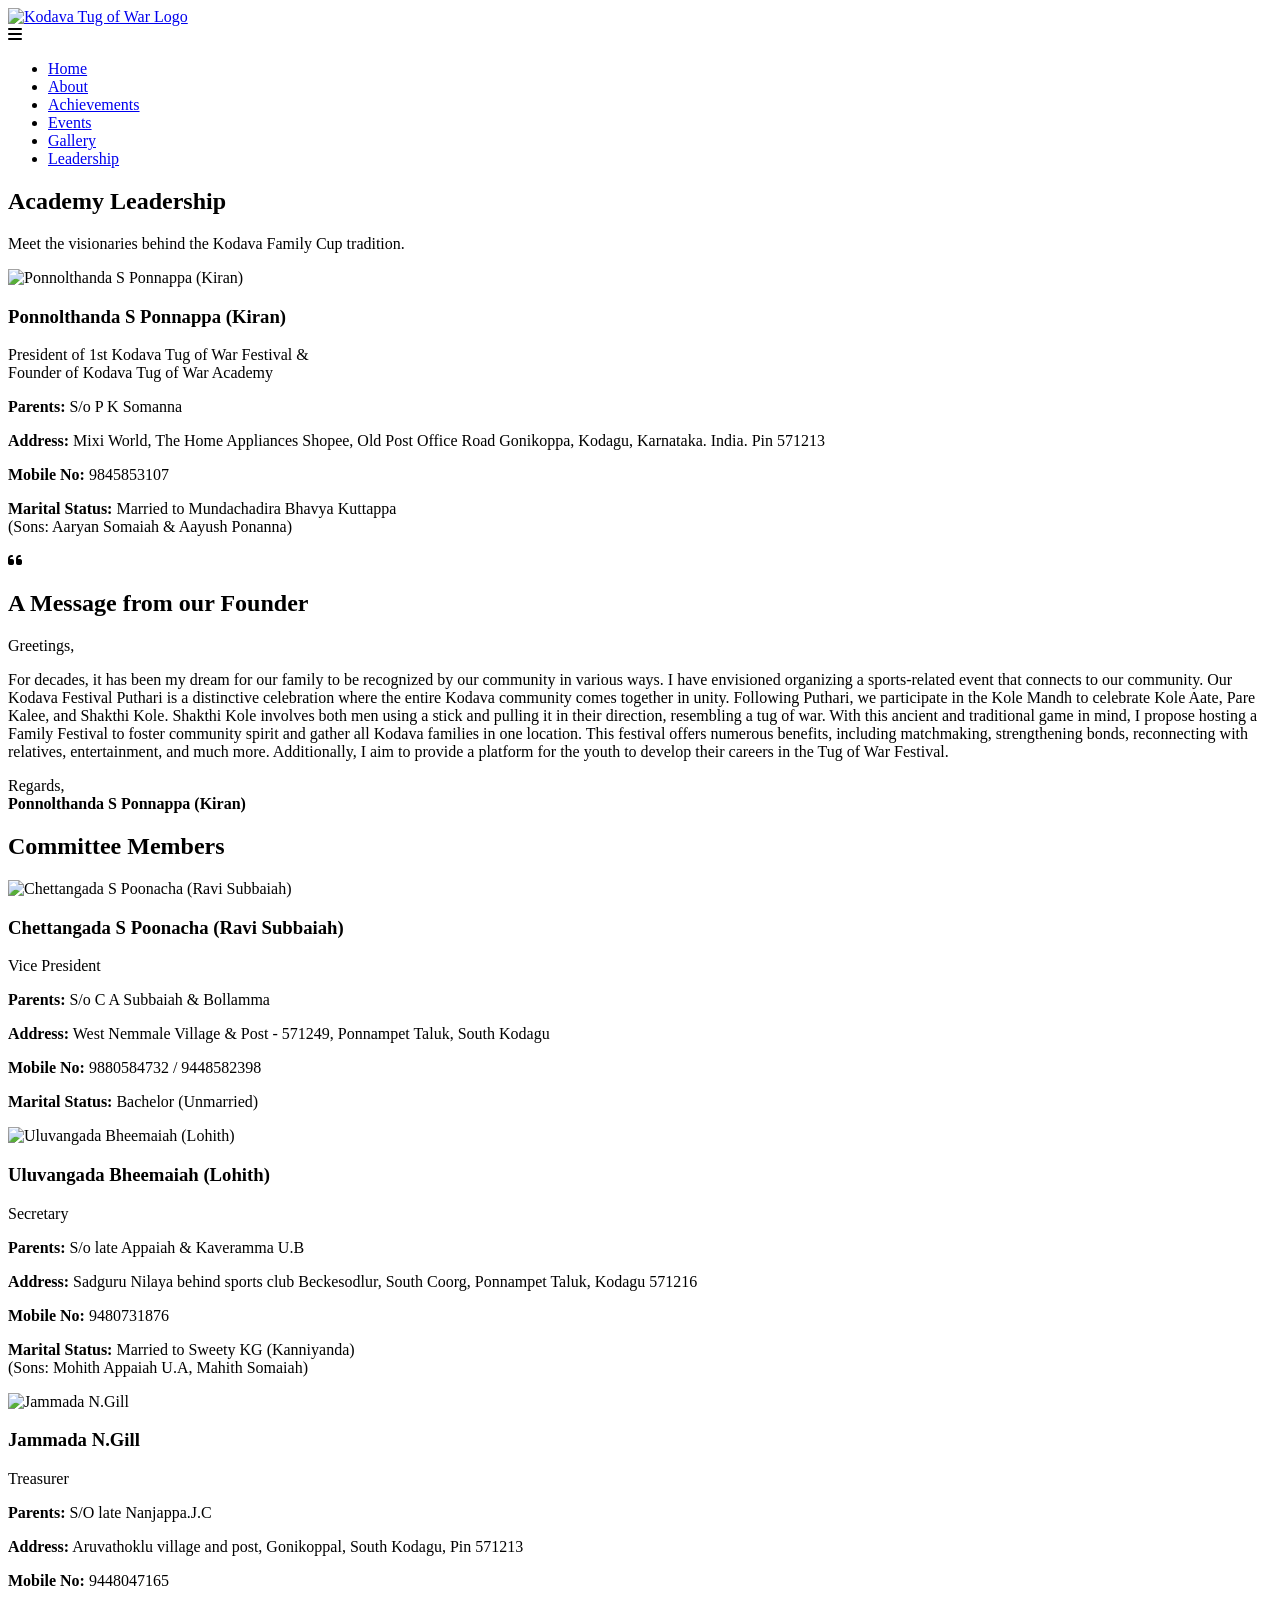
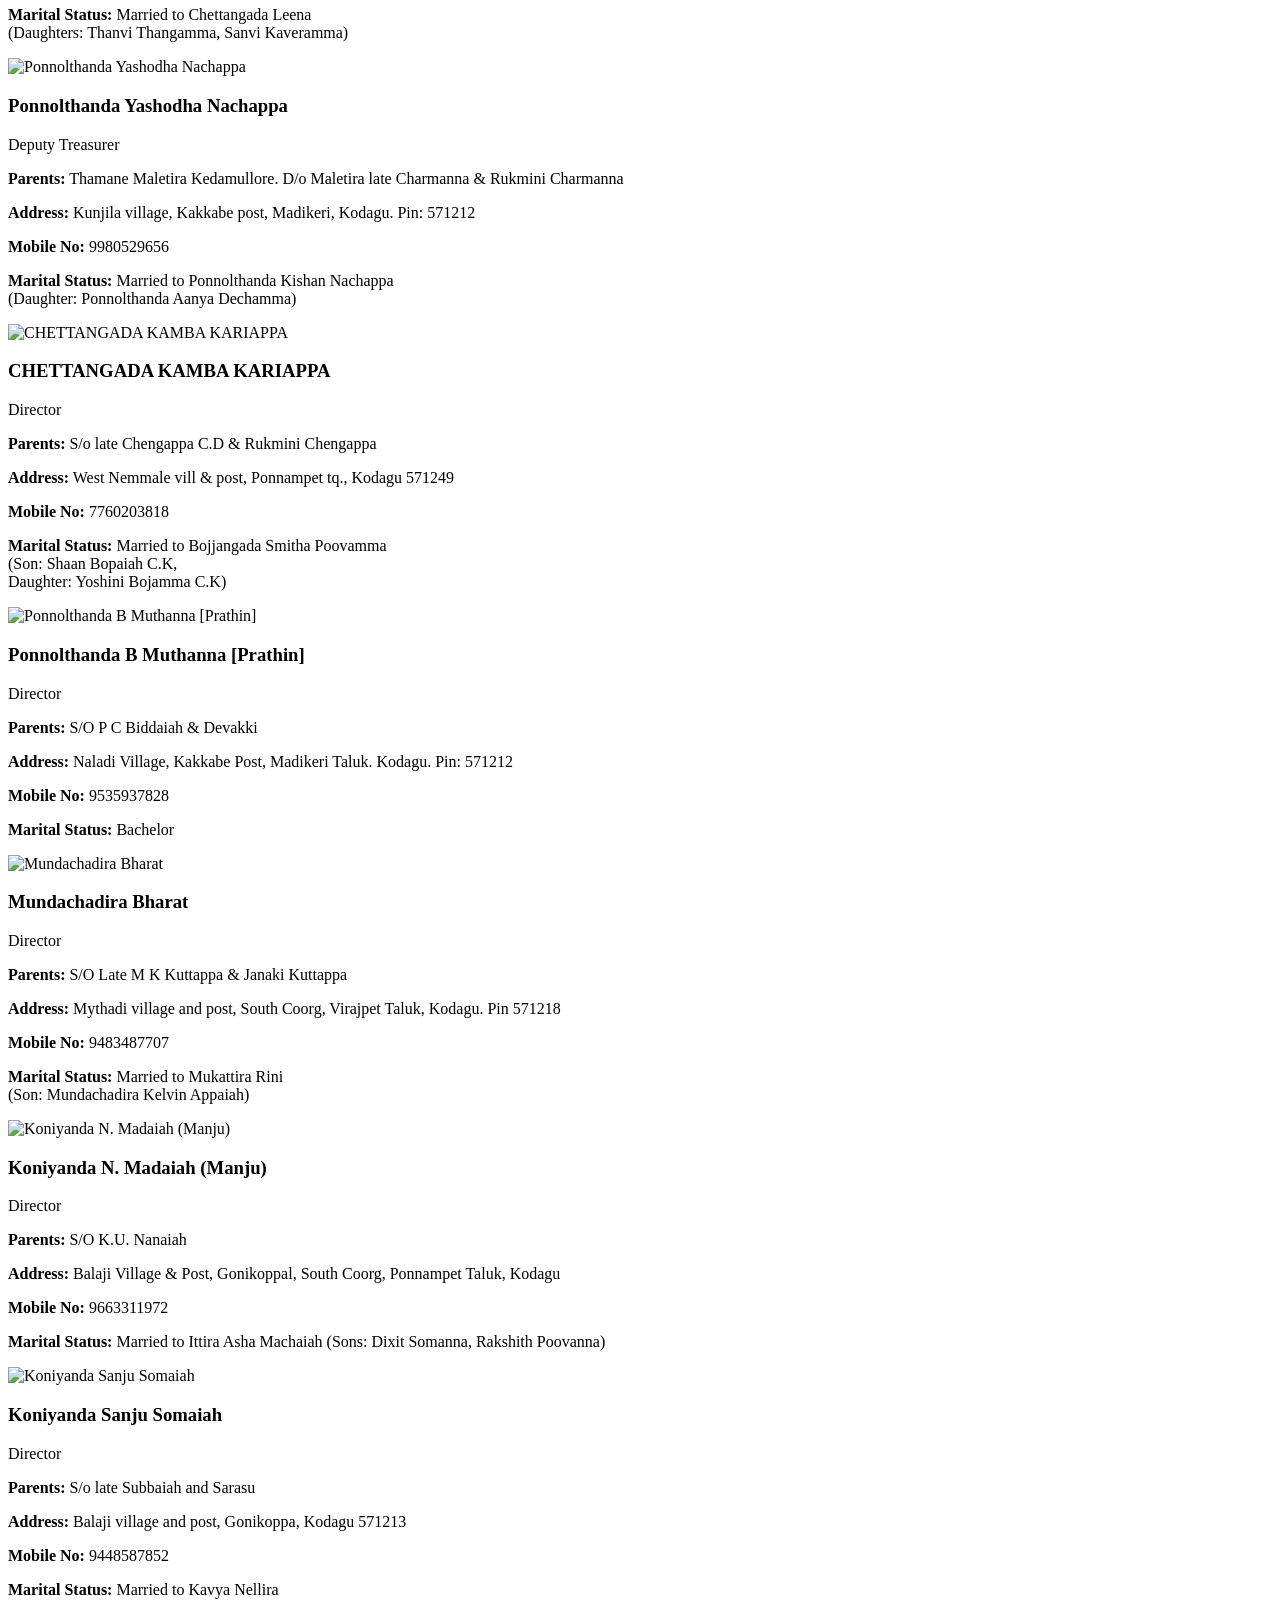
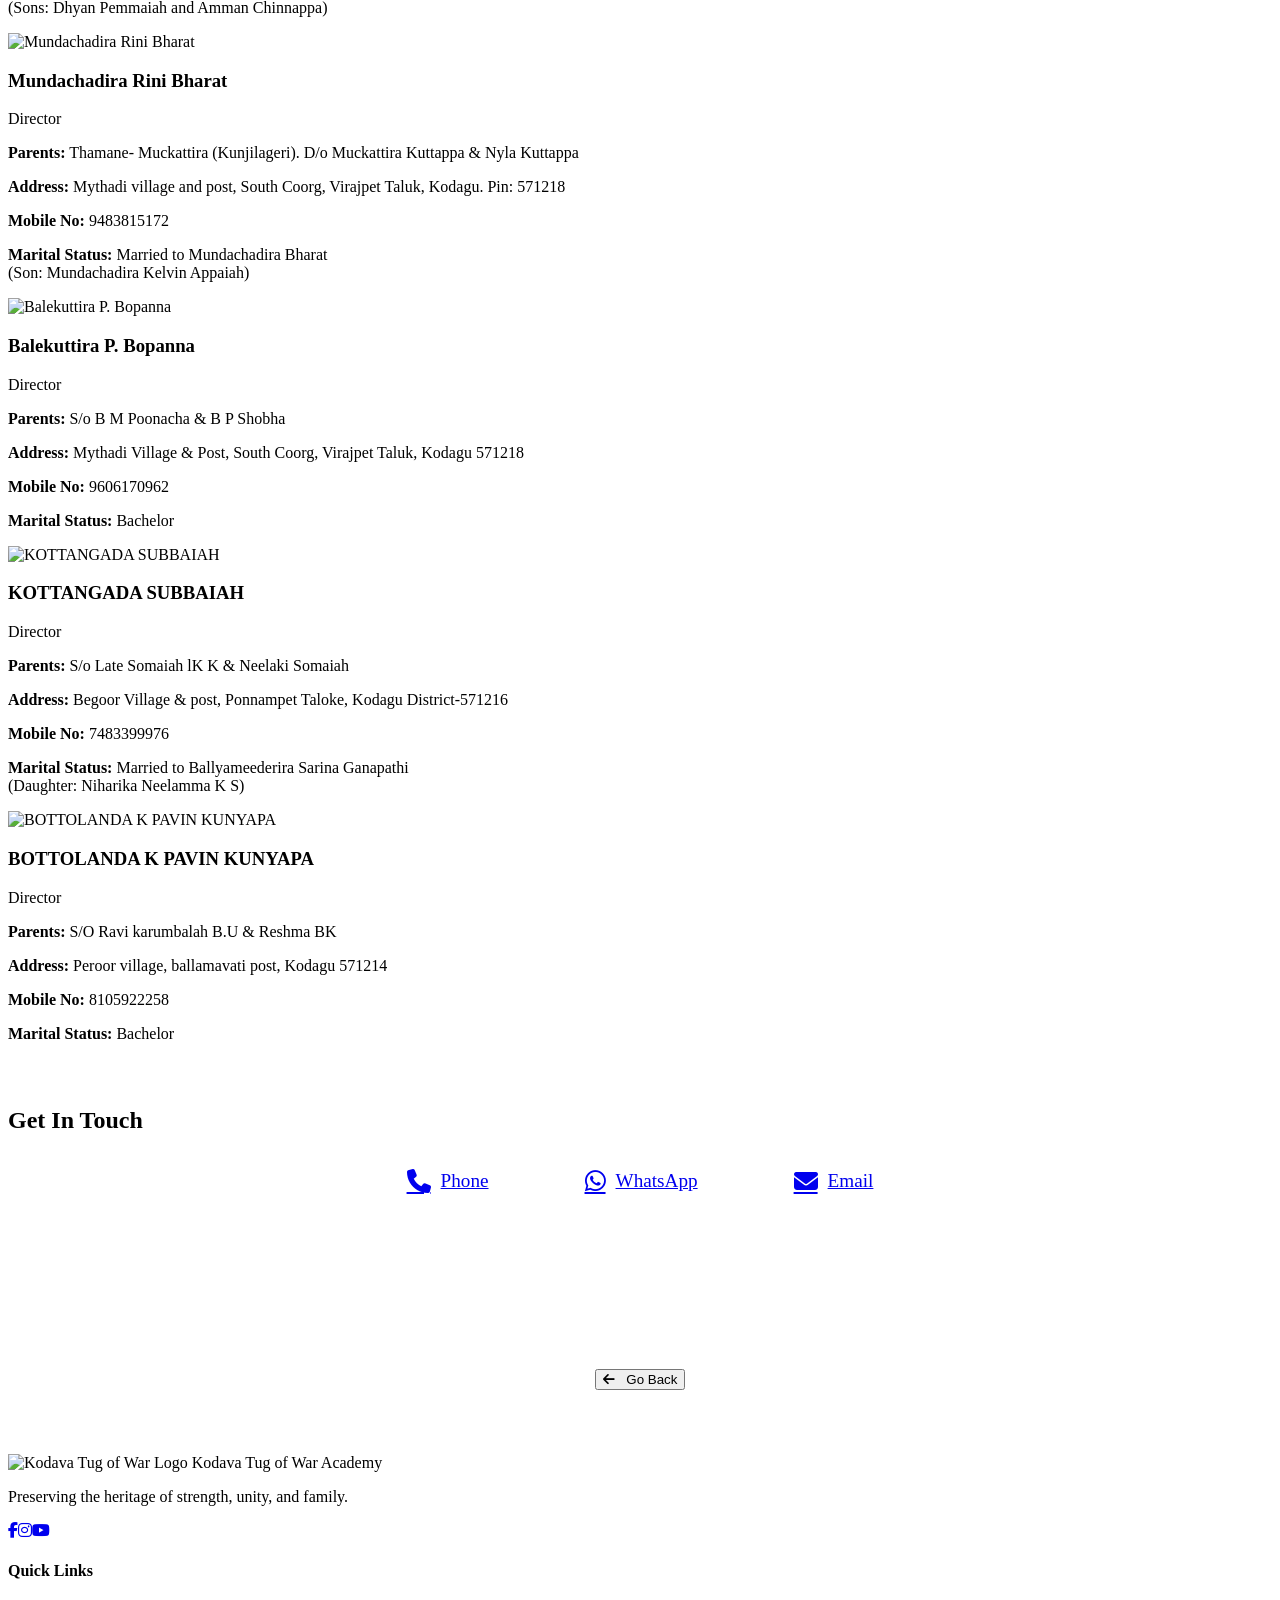
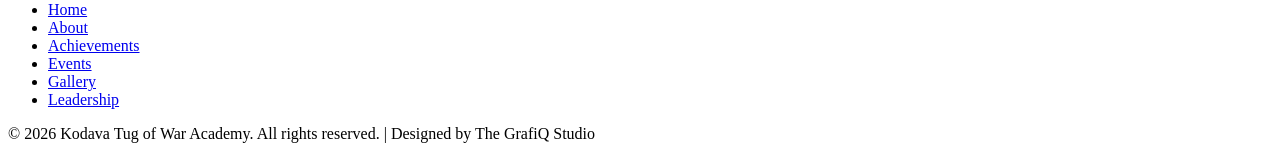
==== leadership.html @ c8435cac "Add files via upload" ====
<!DOCTYPE html>
<html lang="en">

<head>
    <meta charset="UTF-8">
    <meta name="viewport" content="width=device-width, initial-scale=1.0">
    <title>Leadership Board | Kodava Tug of War Academy</title>
    <meta name="description" content="Meet the founders, directors, and passionate leadership driving the Kodava Tug of War Academy and organizing the Kodava Family Cup in Kodagu.">
    <meta name="keywords" content="Kodava Tug of War Academy leadership, Kodagu traditional sports team, Kodava family cup organizers, Ponnolthanda Kiran">
    <meta name="author" content="Kodava Tug of War Academy">
    <meta name="robots" content="index, follow">
    
    <meta property="og:title" content="Leadership Board | Kodava Tug of War Academy">
    <meta property="og:description" content="Meet the founders, directors, and passionate leadership driving the Kodava Tug of War Academy.">
    <meta property="og:image" content="https://tugofwaracademy.github.io/images/logos/logo.png">
    <meta property="og:url" content="https://tugofwaracademy.github.io/leadership.html">
    <meta property="og:type" content="website">
    <link rel="canonical" href="https://tugofwaracademy.github.io/leadership.html">
    <link rel="preconnect" href="https://fonts.googleapis.com">
    <link rel="preconnect" href="https://fonts.gstatic.com" crossorigin>
    <link
        href="https://fonts.googleapis.com/css2?family=Inter:wght@300;400;500;600&family=Oswald:wght@400;500;600;700&display=swap"
        rel="stylesheet">
    <link rel="stylesheet" href="https://cdnjs.cloudflare.com/ajax/libs/font-awesome/6.4.0/css/all.min.css">
    <link rel="stylesheet" href="css/style.css">
</head>

<body>
    <header class="navbar scrolled">
        <div class="nav-container">
            <a href="index.html#home" class="logo"><img src="images/logos/logo.png" alt="Kodava Tug of War Logo"
                    class="nav-logo-img logo-rounded" loading="lazy"></a>
            <div class="mobile-toggle"><i class="fa-solid fa-bars"></i></div>
            <nav>
                <ul class="nav-links">
                    <li><a href="index.html#home">Home</a></li>
                    <li><a href="index.html#about">About</a></li>
                    <li><a href="index.html#achievements">Achievements</a></li>
                    <li><a href="events.html">Events</a></li>
                    <li><a href="gallery.html">Gallery</a></li>
                    <li><a href="leadership.html" class="active">Leadership</a></li>
                </ul>
            </nav>
        </div>
    </header>

    <section class="page-header">
        <div class="container">
            <h1 class="page-title">Academy <span class="text-accent">Leadership</span></h1>
            <p class="page-desc">Meet the visionaries behind the Kodava Family Cup tradition.</p>
        </div>
    </section>

    <!-- ==========================================
         FOUNDER MESSAGE
         ========================================== -->
    <section class="founder-message pt-4-pb-1">
        <div class="container">
            <div class="founder-card">
                <div class="founder-left">
                    <img src="images/members/founder.jpeg" alt="Ponnolthanda S Ponnappa (Kiran)" class="founder-img">
                    <h3 class="founder-name">Ponnolthanda S Ponnappa (Kiran)</h3>
                    <p class="founder-title">
                        President of 1st Kodava Tug of War Festival &<br>Founder of Kodava Tug of War Academy
                    </p>
                    <div class="leader-details">
                        <p><strong>Parents:</strong> S/o P K Somanna</p>
                        <p><strong>Address:</strong> Mixi World, The Home Appliances Shopee, Old Post Office Road
                            Gonikoppa, Kodagu, Karnataka. India. Pin 571213</p>
                        <p><strong>Mobile No:</strong> 9845853107</p>
                        <p><strong>Marital Status:</strong> Married to Mundachadira Bhavya Kuttappa<br>(Sons: Aaryan
                            Somaiah & Aayush Ponanna)</p>
                    </div>
                </div>
                <div class="founder-right">
                    <i class="fa-solid fa-quote-left founder-quote-icon"></i>
                    <h2 class="founder-h2">A Message
                        from our <span class="text-accent">Founder</span></h2>
                    <p class="about-p mb-2">Greetings,</p>
                    <p class="about-p mb-2">For decades, it has been my
                        dream for our family to be recognized by our community in various ways. I have envisioned
                        organizing a sports-related event that connects to our community. Our Kodava Festival Puthari is
                        a distinctive celebration where the entire Kodava community comes together in unity. Following
                        Puthari, we participate in the Kole Mandh to celebrate Kole Aate, Pare Kalee, and Shakthi Kole.
                        Shakthi Kole involves both men using a stick and pulling it in their direction, resembling a tug
                        of war. With this ancient and traditional game in mind, I propose hosting a Family Festival to
                        foster community spirit and gather all Kodava families in one location. This festival offers
                        numerous benefits, including matchmaking, strengthening bonds, reconnecting with relatives,
                        entertainment, and much more. Additionally, I aim to provide a platform for the youth to develop
                        their careers in the Tug of War Festival.</p>
                    <p class="about-p mb-0">Regards,<br><strong
                            class="text-gold">Ponnolthanda S Ponnappa (Kiran)</strong></p>
                </div>
            </div>
        </div>
    </section>

    <section class="pt-4">
        <div class="container">
            <h2 class="section-title mb-3">Committee <span class="text-accent">Members</span>
            </h2>
            <div class="leadership-grid">
                <div class="leader-card">
                    <img src="images/members/member-1-poonacha.jpeg" alt="Chettangada S Poonacha (Ravi Subbaiah)"
                        class="leader-photo" loading="lazy">
                    <h3 class="leader-name">Chettangada S Poonacha (Ravi Subbaiah)</h3>
                    <p class="leader-role">Vice President</p>
                    <div class="leader-details">
                        <p><strong>Parents:</strong> S/o C A Subbaiah & Bollamma</p>
                        <p><strong>Address:</strong> West Nemmale Village & Post - 571249, Ponnampet Taluk, South Kodagu
                        </p>
                        <p><strong>Mobile No:</strong> 9880584732 / 9448582398</p>
                        <p><strong>Marital Status:</strong> Bachelor (Unmarried)</p>
                    </div>
                </div>
                <div class="leader-card">
                    <img src="images/members/member-2-bheemaiah.jpeg" alt="Uluvangada Bheemaiah (Lohith)" class="leader-photo"
                        loading="lazy">
                    <h3 class="leader-name">Uluvangada Bheemaiah (Lohith)</h3>
                    <p class="leader-role">Secretary</p>
                    <div class="leader-details">
                        <p><strong>Parents:</strong> S/o late Appaiah & Kaveramma U.B</p>
                        <p><strong>Address:</strong> Sadguru Nilaya behind sports club Beckesodlur, South Coorg,
                            Ponnampet Taluk, Kodagu 571216</p>
                        <p><strong>Mobile No:</strong> 9480731876</p>
                        <p><strong>Marital Status:</strong> Married to Sweety KG (Kanniyanda)<br>(Sons: Mohith Appaiah
                            U.A, Mahith Somaiah)</p>
                    </div>
                </div>
                <div class="leader-card">
                    <img src="images/members/member-3-gill.jpeg" alt="Jammada N.Gill" class="leader-photo" loading="lazy">
                    <h3 class="leader-name">Jammada N.Gill</h3>
                    <p class="leader-role">Treasurer</p>
                    <div class="leader-details">
                        <p><strong>Parents:</strong> S/O late Nanjappa.J.C</p>
                        <p><strong>Address:</strong> Aruvathoklu village and post, Gonikoppal, South Kodagu, Pin 571213
                        </p>
                        <p><strong>Mobile No:</strong> 9448047165</p>
                        <p><strong>Marital Status:</strong> Married to Chettangada Leena<br>(Daughters: Thanvi
                            Thangamma, Sanvi Kaveramma)</p>
                    </div>
                </div>
                <div class="leader-card">
                    <img src="images/members/member-4-yashodha.jpeg" alt="Ponnolthanda Yashodha Nachappa" class="leader-photo"
                        loading="lazy">
                    <h3 class="leader-name">Ponnolthanda Yashodha Nachappa</h3>
                    <p class="leader-role">Deputy Treasurer</p>
                    <div class="leader-details">
                        <p><strong>Parents:</strong> Thamane Maletira Kedamullore. D/o Maletira late Charmanna & Rukmini
                            Charmanna</p>
                        <p><strong>Address:</strong> Kunjila village, Kakkabe post, Madikeri, Kodagu. Pin: 571212</p>
                        <p><strong>Mobile No:</strong> 9980529656</p>
                        <p><strong>Marital Status:</strong> Married to Ponnolthanda Kishan Nachappa<br>(Daughter:
                            Ponnolthanda Aanya Dechamma)</p>
                    </div>
                </div>
                <div class="leader-card">
                    <img src="images/members/member-5-kariappa.jpeg" alt="CHETTANGADA KAMBA KARIAPPA" class="leader-photo"
                        loading="lazy">
                    <h3 class="leader-name">CHETTANGADA KAMBA KARIAPPA</h3>
                    <p class="leader-role">Director</p>
                    <div class="leader-details">
                        <p><strong>Parents:</strong> S/o late Chengappa C.D & Rukmini Chengappa</p>
                        <p><strong>Address:</strong> West Nemmale vill & post, Ponnampet tq., Kodagu 571249</p>
                        <p><strong>Mobile No:</strong> 7760203818</p>
                        <p><strong>Marital Status:</strong> Married to Bojjangada Smitha Poovamma<br>(Son: Shaan Bopaiah
                            C.K, <br> Daughter: Yoshini Bojamma C.K)</p>
                    </div>
                </div>
                <div class="leader-card">
                    <img src="images/members/member-6-muthanna.jpeg" alt="Ponnolthanda B Muthanna [Prathin]"
                        class="leader-photo" loading="lazy">
                    <h3 class="leader-name">Ponnolthanda B Muthanna [Prathin]</h3>
                    <p class="leader-role">Director</p>
                    <div class="leader-details">
                        <p><strong>Parents:</strong> S/O P C Biddaiah & Devakki</p>
                        <p><strong>Address:</strong> Naladi Village, Kakkabe Post, Madikeri Taluk. Kodagu. Pin: 571212
                        </p>
                        <p><strong>Mobile No:</strong> 9535937828</p>
                        <p><strong>Marital Status:</strong> Bachelor</p>
                    </div>
                </div>
                <div class="leader-card">
                    <img src="images/members/member-7-bharat.jpeg" alt="Mundachadira Bharat" class="leader-photo"
                        loading="lazy">
                    <h3 class="leader-name">Mundachadira Bharat</h3>
                    <p class="leader-role">Director</p>
                    <div class="leader-details">
                        <p><strong>Parents:</strong> S/O Late M K Kuttappa & Janaki Kuttappa</p>
                        <p><strong>Address:</strong> Mythadi village and post, South Coorg, Virajpet Taluk, Kodagu. Pin
                            571218</p>
                        <p><strong>Mobile No:</strong> 9483487707</p>
                        <p><strong>Marital Status:</strong> Married to Mukattira Rini<br>(Son: Mundachadira Kelvin
                            Appaiah)</p>
                    </div>
                </div>
                <div class="leader-card">
                    <img src="images/members/member-8-manju.jpeg" alt="Koniyanda N. Madaiah (Manju)" class="leader-photo"
                        loading="lazy">
                    <h3 class="leader-name">Koniyanda N. Madaiah (Manju)</h3>
                    <p class="leader-role">Director</p>
                    <div class="leader-details">
                        <p><strong>Parents:</strong> S/O K.U. Nanaiah</p>
                        <p><strong>Address:</strong> Balaji Village & Post, Gonikoppal, South Coorg, Ponnampet Taluk,
                            Kodagu</p>
                        <p><strong>Mobile No:</strong> 9663311972</p>
                        <p><strong>Marital Status:</strong> Married to Ittira Asha Machaiah (Sons: Dixit Somanna,
                            Rakshith Poovanna)</p>
                    </div>
                </div>
                <div class="leader-card">
                    <img src="images/members/member-9-sanju.jpeg" alt="Koniyanda Sanju Somaiah" class="leader-photo"
                        loading="lazy">
                    <h3 class="leader-name">Koniyanda Sanju Somaiah</h3>
                    <p class="leader-role">Director</p>
                    <div class="leader-details">
                        <p><strong>Parents:</strong> S/o late Subbaiah and Sarasu</p>
                        <p><strong>Address:</strong> Balaji village and post, Gonikoppa, Kodagu 571213</p>
                        <p><strong>Mobile No:</strong> 9448587852</p>
                        <p><strong>Marital Status:</strong> Married to Kavya Nellira<br>(Sons: Dhyan Pemmaiah and Amman
                            Chinnappa)</p>
                    </div>
                </div>
                <div class="leader-card">
                    <img src="images/members/member-10-rini.jpeg" alt="Mundachadira Rini Bharat" class="leader-photo"
                        loading="lazy">
                    <h3 class="leader-name">Mundachadira Rini Bharat</h3>
                    <p class="leader-role">Director</p>
                    <div class="leader-details">
                        <p><strong>Parents:</strong> Thamane- Muckattira (Kunjilageri). D/o Muckattira Kuttappa & Nyla
                            Kuttappa</p>
                        <p><strong>Address:</strong> Mythadi village and post, South Coorg, Virajpet Taluk, Kodagu. Pin:
                            571218</p>
                        <p><strong>Mobile No:</strong> 9483815172</p>
                        <p><strong>Marital Status:</strong> Married to Mundachadira Bharat<br>(Son: Mundachadira Kelvin
                            Appaiah)</p>
                    </div>
                </div>
                <div class="leader-card">
                    <img src="images/members/member-11-bopanna.jpeg" alt="Balekuttira P. Bopanna" class="leader-photo"
                        loading="lazy">
                    <h3 class="leader-name">Balekuttira P. Bopanna</h3>
                    <p class="leader-role">Director</p>
                    <div class="leader-details">
                        <p><strong>Parents:</strong> S/o B M Poonacha & B P Shobha</p>
                        <p><strong>Address:</strong> Mythadi Village & Post, South Coorg, Virajpet Taluk, Kodagu
                            571218</p>
                        <p><strong>Mobile No:</strong> 9606170962</p>
                        <p><strong>Marital Status:</strong> Bachelor</p>
                    </div>
                </div>
                <div class="leader-card">
                    <img src="images/members/member-12-subbaiah.jpeg" alt="KOTTANGADA SUBBAIAH" class="leader-photo" loading="lazy">
                    <h3 class="leader-name">KOTTANGADA SUBBAIAH</h3>
                    <p class="leader-role">Director</p>
                    <div class="leader-details">
                        <p><strong>Parents:</strong> S/o Late Somaiah lK K & Neelaki Somaiah</p>
                        <p><strong>Address:</strong> Begoor Village & post, Ponnampet Taloke, Kodagu District-571216</p>
                        <p><strong>Mobile No:</strong> 7483399976</p>
                        <p><strong>Marital Status:</strong> Married to Ballyameederira Sarina Ganapathi<br>(Daughter: Niharika Neelamma K S)</p>
                    </div>
                </div>
                <div class="leader-card">
                    <img src="images/members/member-13-pavin.jpeg" alt="BOTTOLANDA K PAVIN KUNYAPA" class="leader-photo" loading="lazy">
                    <h3 class="leader-name">BOTTOLANDA K PAVIN KUNYAPA</h3>
                    <p class="leader-role">Director</p>
                    <div class="leader-details">
                        <p><strong>Parents:</strong> S/O Ravi karumbalah B.U & Reshma BK</p>
                        <p><strong>Address:</strong> Peroor village, ballamavati post, Kodagu 571214</p>
                        <p><strong>Mobile No:</strong> 8105922258</p>
                        <p><strong>Marital Status:</strong> Bachelor</p>
                    </div>
                </div>


            </div>
        </div>
    </section>

    <section id="contact" class="contact-section"
        style="background-color: var(--bg-card); padding-bottom: 8rem; margin-top: 4rem;">
        <div class="container">
            <h2 class="section-title">Get In <span class="text-accent">Touch</span></h2>
            <div style="display: flex; justify-content: center; max-width: 600px; margin: 0 auto;">
                <div class="contact-info" style="width: 100%;">
                    <div style="display: flex; flex-wrap: wrap; justify-content: center; gap: 2rem;">
                        <a href="tel:+919845853107" class="btn btn-outline"
                            style="display: flex; align-items: center; gap: 10px; font-size: 1.2rem; padding: 1rem 2rem;">
                            <i class="fa-solid fa-phone" style="font-size: 1.5rem; color: var(--accent-red);"></i> Phone
                        </a>
                        <a href="https://wa.me/919845853107" class="btn btn-outline"
                            style="display: flex; align-items: center; gap: 10px; font-size: 1.2rem; padding: 1rem 2rem;">
                            <i class="fa-brands fa-whatsapp" style="font-size: 1.5rem; color: var(--accent-red);"></i>
                            WhatsApp
                        </a>
                        <a href="mailto:kodavatugofwaracademy@gmail.com" class="btn btn-outline"
                            style="display: flex; align-items: center; gap: 10px; font-size: 1.2rem; padding: 1rem 2rem;">
                            <i class="fa-solid fa-envelope" style="font-size: 1.5rem; color: var(--accent-red);"></i>
                            Email
                        </a>
                    </div>
                </div>
            </div>
        </div>
    </section>

    <div style="text-align: center; margin: 2rem 0 4rem;">
        <button onclick="history.back()" class="btn btn-outline"><i class="fa-solid fa-arrow-left"
                style="margin-right: 8px;"></i> Go Back</button>
    </div>
    <footer>
        <div class="container footer-content">
            <div class="footer-top">
                <div class="footer-brand">
                    <div class="footer-logo flex-center align-center gap-15px"><img
                            src="images/logos/logo.png" alt="Kodava Tug of War Logo" class="footer-logo-img logo-rounded"
                            loading="lazy"> <span class="fs-18">Kodava Tug of War Academy</span></div>
                    <p>Preserving the heritage of strength, unity, and family.</p>
                    <div class="footer-socials"><a href="#"><i class="fa-brands fa-facebook-f"></i></a><a
                            href="https://www.instagram.com/kodava_tug_of_war_academy/"><i
                                class="fa-brands fa-instagram"></i></a><a href="#"><i
                                class="fa-brands fa-youtube"></i></a></div>
                </div>
                <div class="footer-nav">
                    <h4>Quick Links</h4>
                    <ul>
                        <li><a href="index.html#home">Home</a></li>
                        <li><a href="index.html#about">About</a></li>
                        <li><a href="index.html#achievements">Achievements</a></li>
                        <li><a href="events.html">Events</a></li>
                        <li><a href="gallery.html">Gallery</a></li>
                        <li><a href="leadership.html">Leadership</a></li>
                    </ul>
                </div>
            </div>
        </div>
        <div class="footer-bottom">
            <p>&copy; 2026 Kodava Tug of War Academy. All rights reserved. | Designed by <span class="text-accent fw-600">The GrafiQ Studio</span></p>
        </div>
    </footer>
    <script src="js/script.js"></script>
</body>

</html>
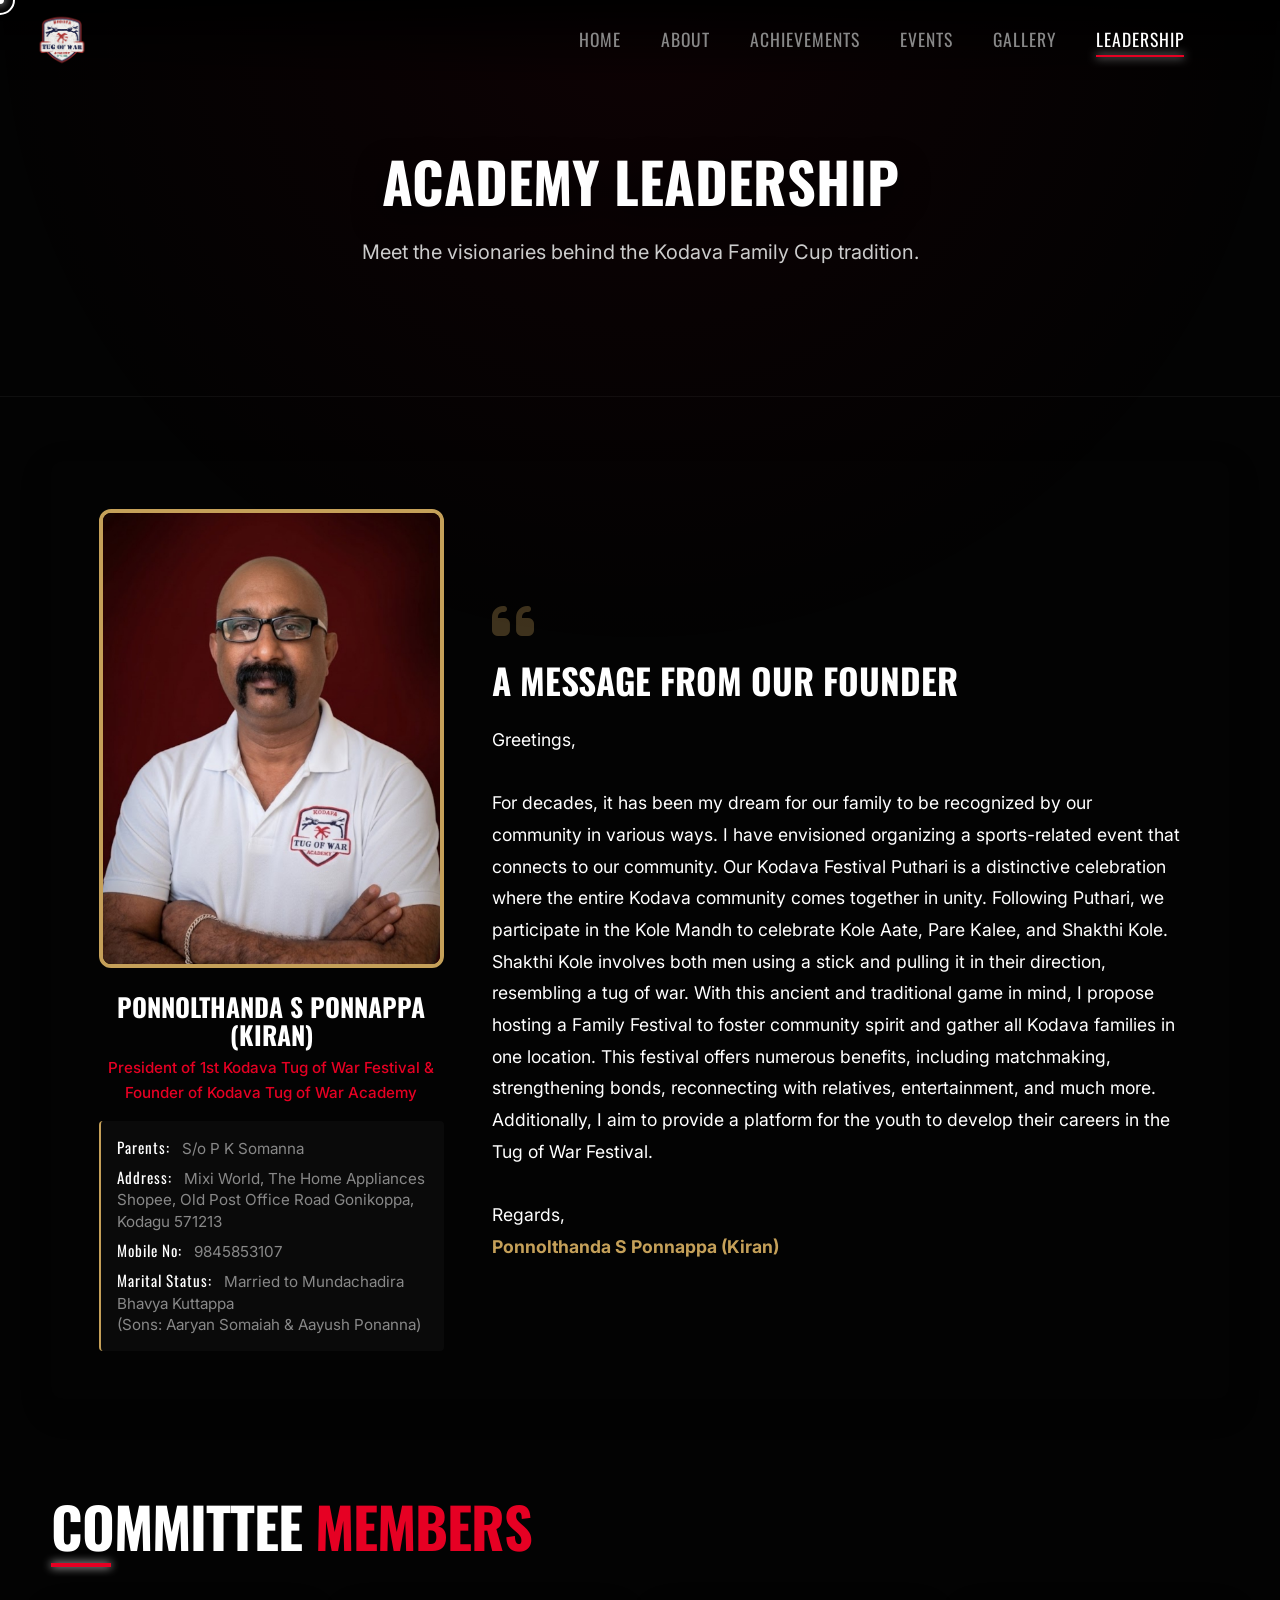
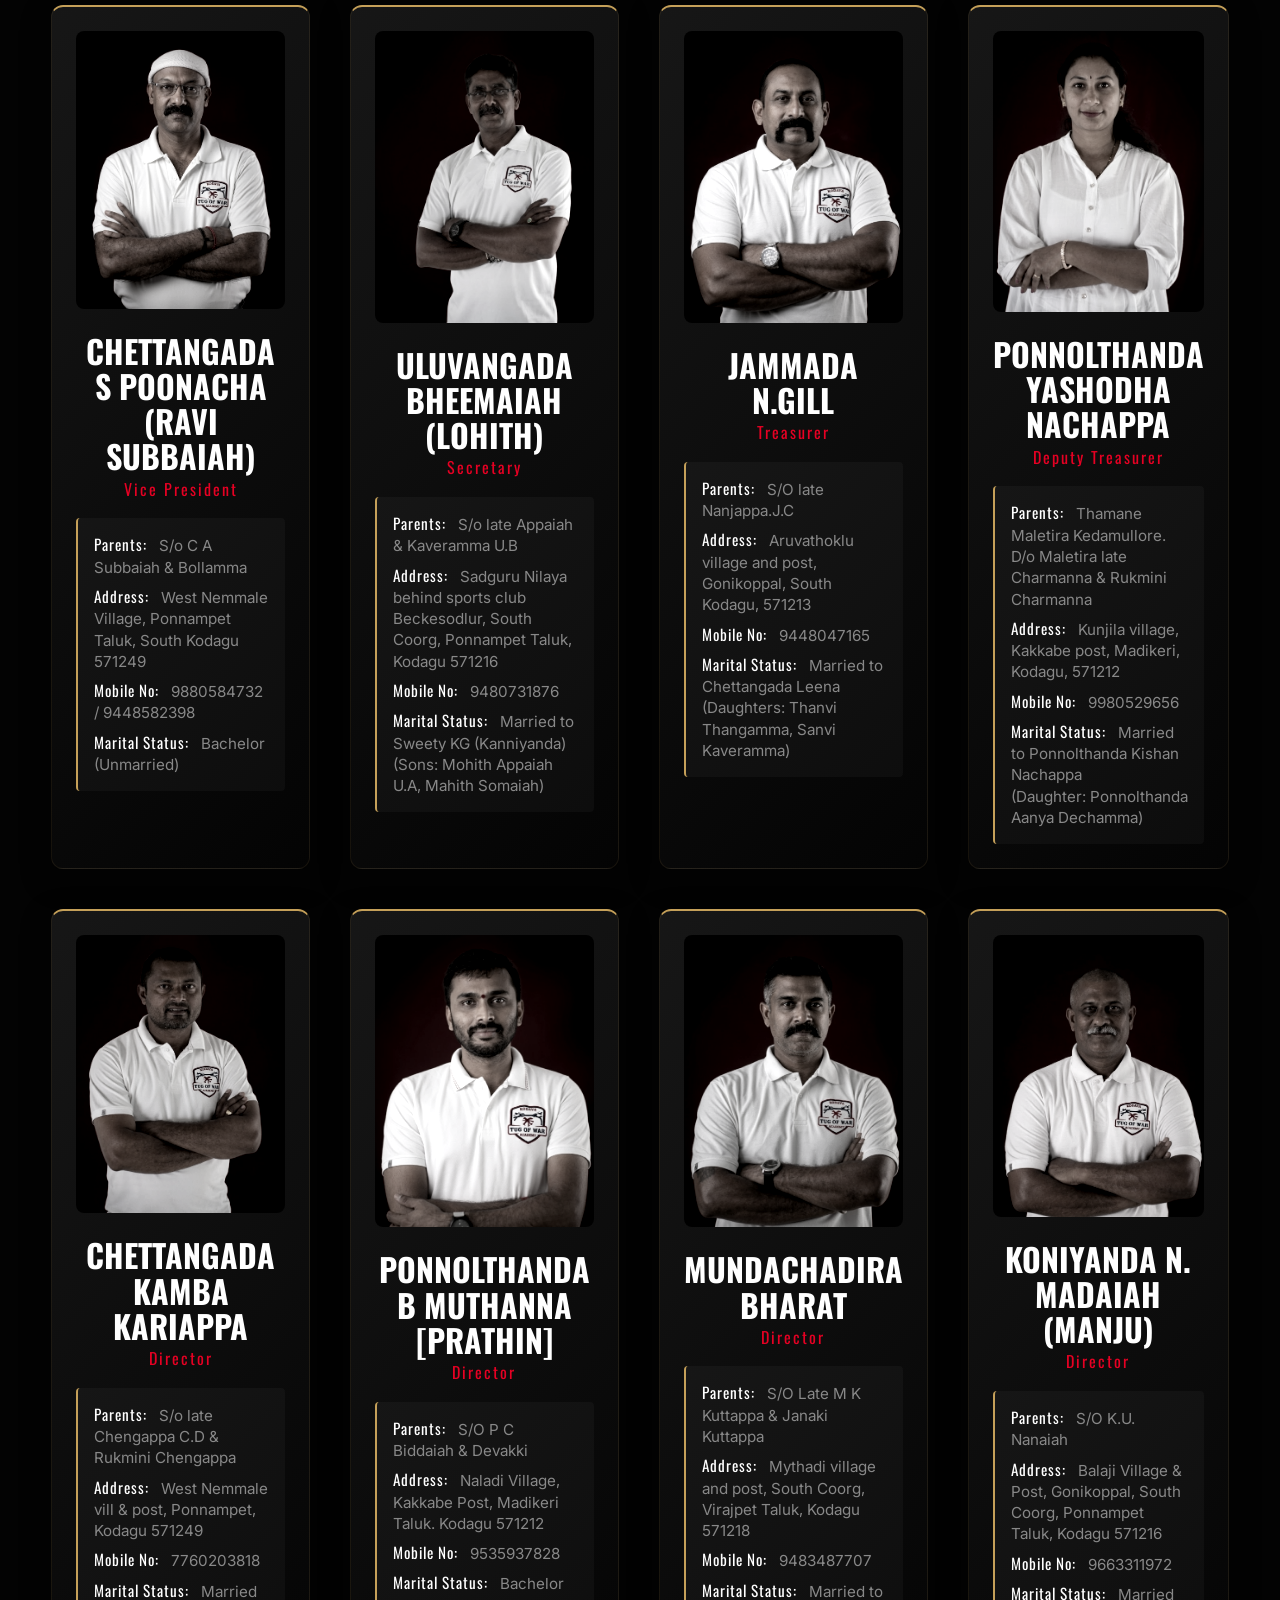
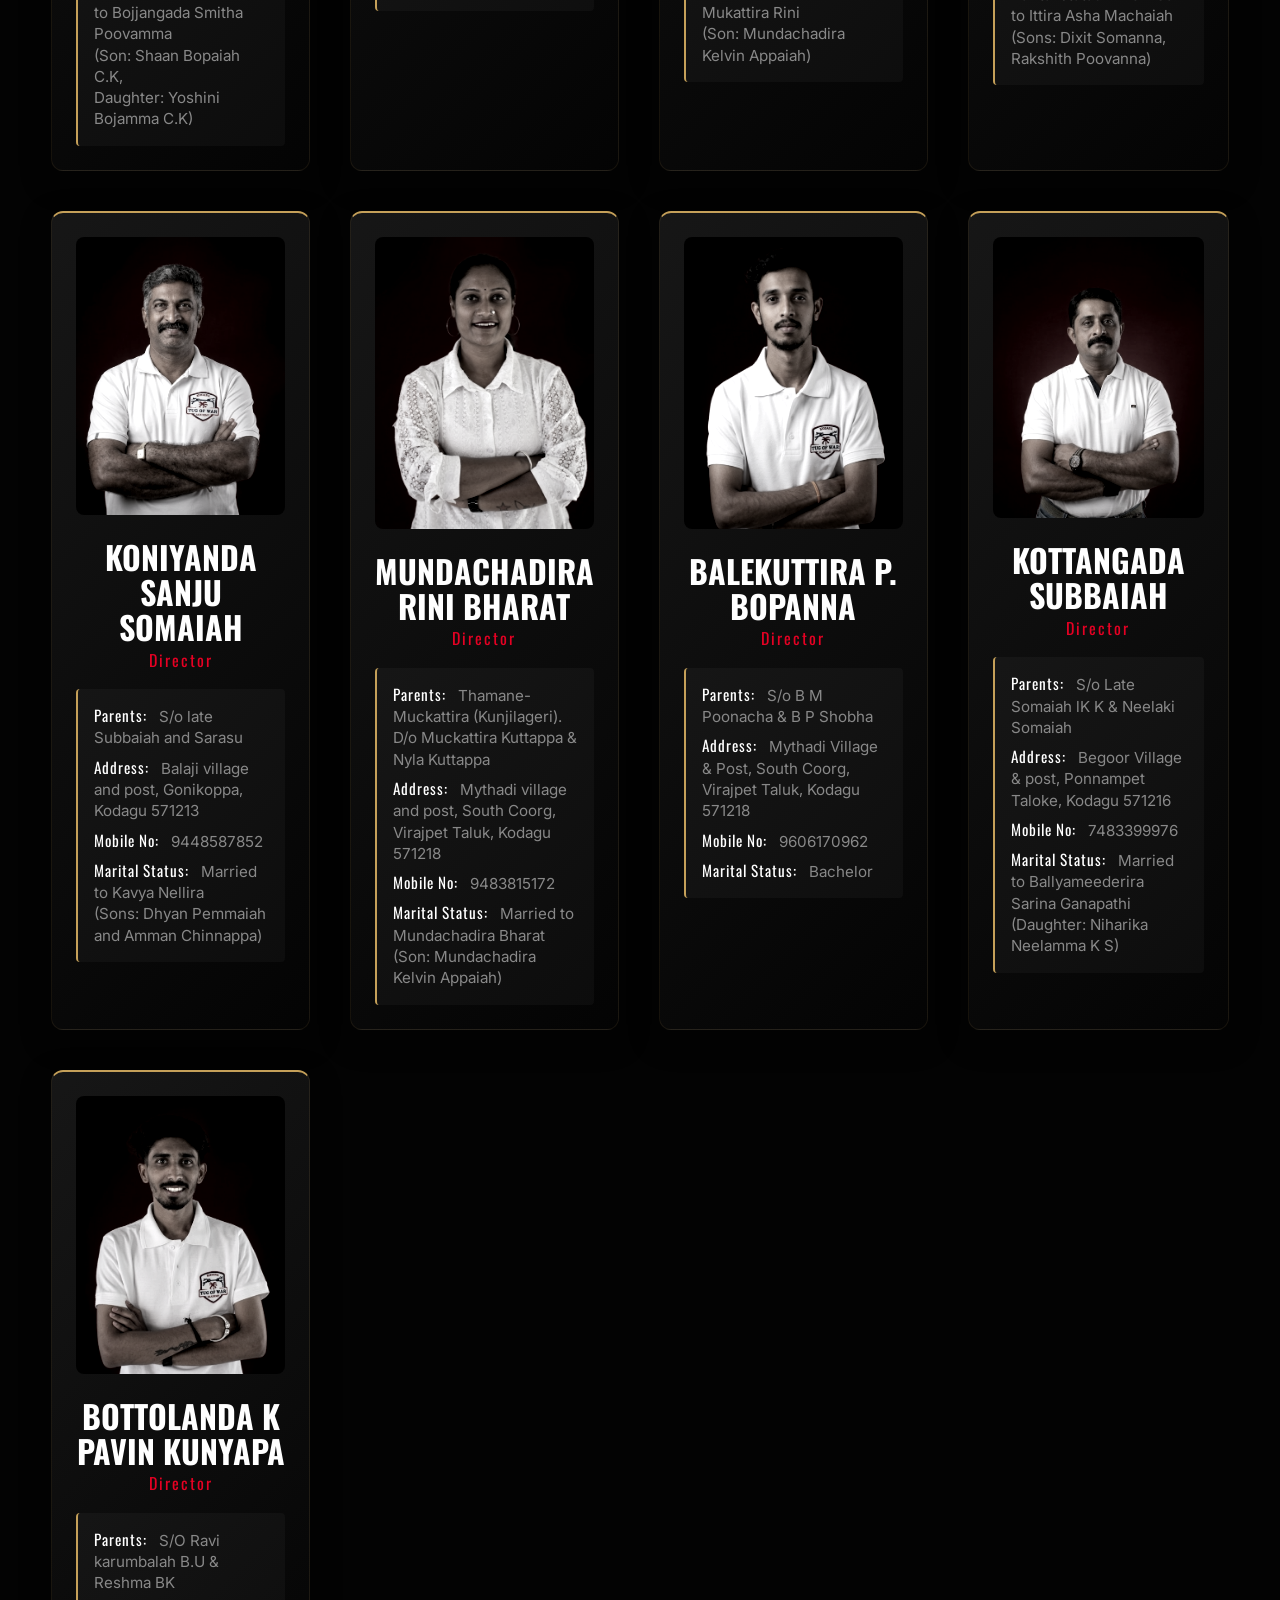
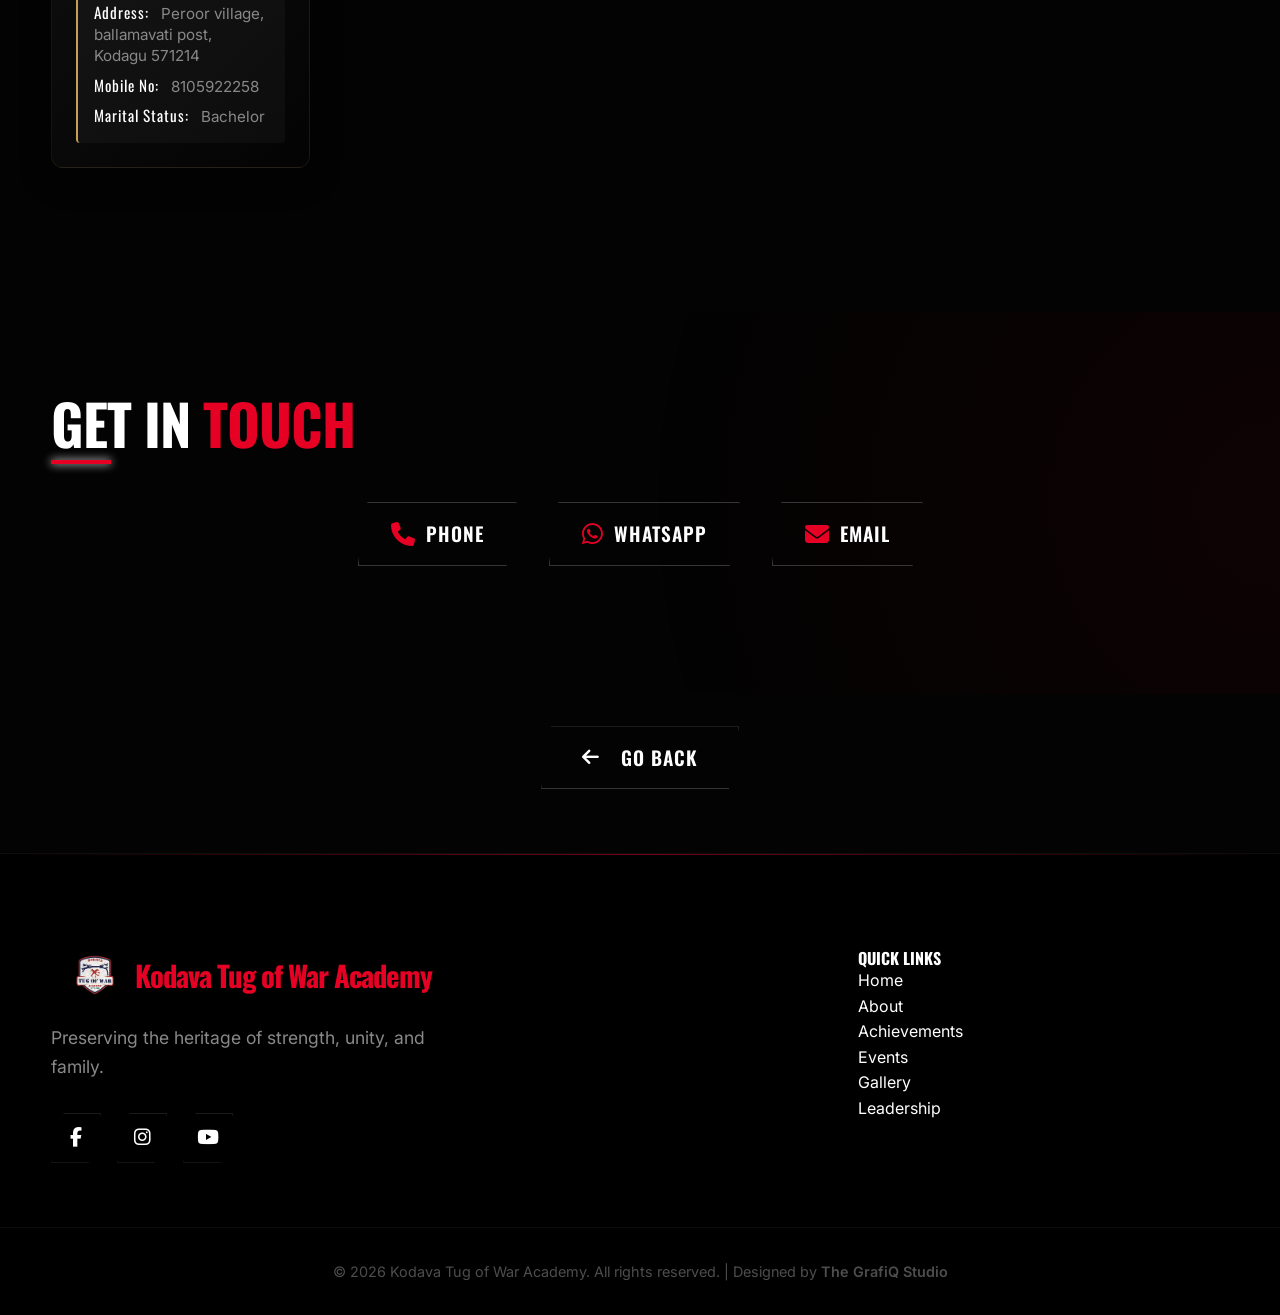
==== commit 0062f108: "Update leadership.html" ====
--- a/leadership.html
+++ b/leadership.html
@@ -66,7 +66,7 @@
                     <div class="leader-details">
                         <p><strong>Parents:</strong> S/o P K Somanna</p>
                         <p><strong>Address:</strong> Mixi World, The Home Appliances Shopee, Old Post Office Road
-                            Gonikoppa, Kodagu, Karnataka. India. Pin 571213</p>
+                            Gonikoppa, Kodagu 571213</p>
                         <p><strong>Mobile No:</strong> 9845853107</p>
                         <p><strong>Marital Status:</strong> Married to Mundachadira Bhavya Kuttappa<br>(Sons: Aaryan
                             Somaiah & Aayush Ponanna)</p>
@@ -107,7 +107,7 @@
                     <p class="leader-role">Vice President</p>
                     <div class="leader-details">
                         <p><strong>Parents:</strong> S/o C A Subbaiah & Bollamma</p>
-                        <p><strong>Address:</strong> West Nemmale Village & Post - 571249, Ponnampet Taluk, South Kodagu
+                        <p><strong>Address:</strong> West Nemmale Village, Ponnampet Taluk, South Kodagu 571249
                         </p>
                         <p><strong>Mobile No:</strong> 9880584732 / 9448582398</p>
                         <p><strong>Marital Status:</strong> Bachelor (Unmarried)</p>
@@ -133,7 +133,7 @@
                     <p class="leader-role">Treasurer</p>
                     <div class="leader-details">
                         <p><strong>Parents:</strong> S/O late Nanjappa.J.C</p>
-                        <p><strong>Address:</strong> Aruvathoklu village and post, Gonikoppal, South Kodagu, Pin 571213
+                        <p><strong>Address:</strong> Aruvathoklu village and post, Gonikoppal, South Kodagu, 571213
                         </p>
                         <p><strong>Mobile No:</strong> 9448047165</p>
                         <p><strong>Marital Status:</strong> Married to Chettangada Leena<br>(Daughters: Thanvi
@@ -148,7 +148,7 @@
                     <div class="leader-details">
                         <p><strong>Parents:</strong> Thamane Maletira Kedamullore. D/o Maletira late Charmanna & Rukmini
                             Charmanna</p>
-                        <p><strong>Address:</strong> Kunjila village, Kakkabe post, Madikeri, Kodagu. Pin: 571212</p>
+                        <p><strong>Address:</strong> Kunjila village, Kakkabe post, Madikeri, Kodagu, 571212</p>
                         <p><strong>Mobile No:</strong> 9980529656</p>
                         <p><strong>Marital Status:</strong> Married to Ponnolthanda Kishan Nachappa<br>(Daughter:
                             Ponnolthanda Aanya Dechamma)</p>
@@ -161,7 +161,7 @@
                     <p class="leader-role">Director</p>
                     <div class="leader-details">
                         <p><strong>Parents:</strong> S/o late Chengappa C.D & Rukmini Chengappa</p>
-                        <p><strong>Address:</strong> West Nemmale vill & post, Ponnampet tq., Kodagu 571249</p>
+                        <p><strong>Address:</strong> West Nemmale vill & post, Ponnampet, Kodagu 571249</p>
                         <p><strong>Mobile No:</strong> 7760203818</p>
                         <p><strong>Marital Status:</strong> Married to Bojjangada Smitha Poovamma<br>(Son: Shaan Bopaiah
                             C.K, <br> Daughter: Yoshini Bojamma C.K)</p>
@@ -174,7 +174,7 @@
                     <p class="leader-role">Director</p>
                     <div class="leader-details">
                         <p><strong>Parents:</strong> S/O P C Biddaiah & Devakki</p>
-                        <p><strong>Address:</strong> Naladi Village, Kakkabe Post, Madikeri Taluk. Kodagu. Pin: 571212
+                        <p><strong>Address:</strong> Naladi Village, Kakkabe Post, Madikeri Taluk. Kodagu 571212
                         </p>
                         <p><strong>Mobile No:</strong> 9535937828</p>
                         <p><strong>Marital Status:</strong> Bachelor</p>
@@ -187,7 +187,7 @@
                     <p class="leader-role">Director</p>
                     <div class="leader-details">
                         <p><strong>Parents:</strong> S/O Late M K Kuttappa & Janaki Kuttappa</p>
-                        <p><strong>Address:</strong> Mythadi village and post, South Coorg, Virajpet Taluk, Kodagu. Pin
+                        <p><strong>Address:</strong> Mythadi village and post, South Coorg, Virajpet Taluk, Kodagu
                             571218</p>
                         <p><strong>Mobile No:</strong> 9483487707</p>
                         <p><strong>Marital Status:</strong> Married to Mukattira Rini<br>(Son: Mundachadira Kelvin
@@ -202,7 +202,7 @@
                     <div class="leader-details">
                         <p><strong>Parents:</strong> S/O K.U. Nanaiah</p>
                         <p><strong>Address:</strong> Balaji Village & Post, Gonikoppal, South Coorg, Ponnampet Taluk,
-                            Kodagu</p>
+                            Kodagu 571216</p>
                         <p><strong>Mobile No:</strong> 9663311972</p>
                         <p><strong>Marital Status:</strong> Married to Ittira Asha Machaiah (Sons: Dixit Somanna,
                             Rakshith Poovanna)</p>
@@ -229,7 +229,7 @@
                     <div class="leader-details">
                         <p><strong>Parents:</strong> Thamane- Muckattira (Kunjilageri). D/o Muckattira Kuttappa & Nyla
                             Kuttappa</p>
-                        <p><strong>Address:</strong> Mythadi village and post, South Coorg, Virajpet Taluk, Kodagu. Pin:
+                        <p><strong>Address:</strong> Mythadi village and post, South Coorg, Virajpet Taluk, Kodagu
                             571218</p>
                         <p><strong>Mobile No:</strong> 9483815172</p>
                         <p><strong>Marital Status:</strong> Married to Mundachadira Bharat<br>(Son: Mundachadira Kelvin
@@ -255,7 +255,7 @@
                     <p class="leader-role">Director</p>
                     <div class="leader-details">
                         <p><strong>Parents:</strong> S/o Late Somaiah lK K & Neelaki Somaiah</p>
-                        <p><strong>Address:</strong> Begoor Village & post, Ponnampet Taloke, Kodagu District-571216</p>
+                        <p><strong>Address:</strong> Begoor Village & post, Ponnampet Taloke, Kodagu 571216</p>
                         <p><strong>Mobile No:</strong> 7483399976</p>
                         <p><strong>Marital Status:</strong> Married to Ballyameederira Sarina Ganapathi<br>(Daughter: Niharika Neelamma K S)</p>
                     </div>
--- a/css/style.css
+++ b/css/style.css
@@ -0,0 +1,1715 @@
+@import url('https://fonts.googleapis.com/css2?family=Inter:wght@300;400;500;600&family=Oswald:wght@400;500;600;700&display=swap');
+
+:root {
+  --bg-base: #030303;
+  --bg-surface: #2a0505;
+  --bg-glass: rgba(42, 5, 5, 0.6);
+  --bg-glass-hover: rgba(25, 25, 25, 0.8);
+  --text-main: #ffffff;
+  --text-muted: #888888;
+  --accent-red: #e60023;
+  --accent-red-hover: #ff002b;
+  --accent-gold: #c5a059;
+
+  --font-display: 'Oswald', sans-serif;
+  --font-body: 'Inter', sans-serif;
+
+  --transition-fast: 0.2s cubic-bezier(0.4, 0, 0.2, 1);
+  --transition-slow: 0.6s cubic-bezier(0.22, 1, 0.36, 1);
+  --glow-red: 0 0 30px rgba(230, 0, 35, 0.3);
+  --glow-gold: 0 0 25px rgba(197, 160, 89, 0.15);
+
+  --nav-height: 80px;
+}
+
+* {
+  margin: 0;
+  padding: 0;
+  box-sizing: border-box;
+}
+
+html {
+  scroll-behavior: smooth;
+}
+
+body {
+  font-family: var(--font-body);
+  background-color: var(--bg-base);
+  color: var(--text-main);
+  line-height: 1.6;
+  overflow-x: hidden;
+  -webkit-font-smoothing: antialiased;
+}
+
+body::before {
+  content: "";
+  position: fixed;
+  top: 0;
+  left: 0;
+  width: 100vw;
+  height: 100vh;
+  background: radial-gradient(circle at 50% 0%, rgba(230, 0, 35, 0.05) 0%, transparent 60%);
+  z-index: -1;
+  pointer-events: none;
+}
+
+a {
+  text-decoration: none;
+  color: inherit;
+  transition: var(--transition-fast);
+}
+
+ul {
+  list-style: none;
+}
+
+img {
+  max-width: 100%;
+  height: auto;
+  display: block;
+  object-fit: cover;
+}
+
+/* Container System: centered, max 1400px */
+.container {
+  width: 92%;
+  max-width: 1400px;
+  margin: 0 auto;
+  position: relative;
+}
+
+/* Display Typography */
+h1,
+h2,
+h3,
+h4,
+h5,
+h6 {
+  font-family: var(--font-display);
+  text-transform: uppercase;
+  font-weight: 700;
+  line-height: 1.1;
+}
+
+.section-title {
+  font-size: 3.5rem;
+  margin-bottom: 3rem;
+  position: relative;
+  display: inline-block;
+  letter-spacing: -1px;
+}
+
+.section-title .text-accent {
+  color: var(--accent-red);
+}
+
+.section-title::after {
+  content: '';
+  position: absolute;
+  left: 0;
+  bottom: -10px;
+  width: 60px;
+  height: 4px;
+  background: var(--accent-red);
+  box-shadow: 0 0 10px #fff;
+}
+
+/* UI Elements */
+.btn {
+  display: inline-flex;
+  align-items: center;
+  justify-content: center;
+  gap: 0.8rem;
+  background: var(--accent-red);
+  color: #fff;
+  padding: 1rem 2.5rem;
+  font-family: var(--font-display);
+  font-size: 1.2rem;
+  font-weight: 600;
+  text-transform: uppercase;
+  letter-spacing: 1px;
+  border: none;
+  cursor: pointer;
+  position: relative;
+  overflow: hidden;
+  clip-path: polygon(10px 0, 100% 0, calc(100% - 10px) 100%, 0 100%);
+  transition: var(--transition-fast);
+}
+
+.btn::before {
+  content: '';
+  position: absolute;
+  top: 0;
+  left: -100%;
+  width: 100%;
+  height: 100%;
+  background: linear-gradient(90deg, transparent, rgba(255, 255, 255, 0.2), transparent);
+  transition: 0.5s ease;
+}
+
+.btn:hover {
+  background: var(--accent-red-hover);
+  box-shadow: 0 0 10px #fff;
+  transform: translateY(-2px);
+}
+
+.btn:hover::before {
+  left: 100%;
+}
+
+.btn-outline {
+  background: transparent;
+  color: var(--text-main);
+  border: 1px solid rgba(255, 255, 255, 0.2);
+  clip-path: polygon(10px 0, 100% 0, calc(100% - 10px) 100%, 0 100%);
+}
+
+.btn-outline:hover {
+  background: rgba(255, 255, 255, 0.05);
+  border-color: var(--accent-red);
+  color: var(--accent-red);
+}
+
+/* Glass Cards */
+.glass-card {
+  background: linear-gradient(135deg, rgba(25, 25, 25, 0.9) 0%, rgba(5, 5, 5, 0.7) 100%);
+  backdrop-filter: blur(12px);
+  border: 1px solid rgba(197, 160, 89, 0.1);
+  border-top: 2px solid var(--accent-gold);
+  border-radius: 8px;
+  box-shadow: 0 10px 30px rgba(0, 0, 0, 0.4);
+  transition: var(--transition-slow);
+}
+
+/* Nav */
+.navbar {
+  position: fixed;
+  top: 0;
+  left: 0;
+  width: 100%;
+  z-index: 1000;
+  padding: 1.5rem 0;
+  background: linear-gradient(to bottom, rgba(0, 0, 0, 0.9), transparent);
+  transition: var(--transition-fast);
+  height: var(--nav-height);
+  display: flex;
+  align-items: center;
+}
+
+.navbar.scrolled {
+  padding: 0;
+  background: rgba(3, 3, 3, 0.98);
+  backdrop-filter: blur(10px);
+  border-bottom: 1px solid rgba(255, 255, 255, 0.05);
+}
+
+.nav-container {
+  display: flex;
+  justify-content: space-between;
+  align-items: center;
+  width: 95%;
+  max-width: 1800px;
+  padding: 0 2rem;
+}
+
+.logo {
+  font-size: 2rem;
+  font-family: var(--font-display);
+  font-weight: 700;
+  display: flex;
+  align-items: center;
+  gap: 0.5rem;
+  letter-spacing: -1px;
+}
+
+.logo i {
+  color: var(--accent-red);
+  text-shadow: var(--glow-red);
+}
+
+.logo span {
+  color: var(--text-muted);
+  font-weight: 500;
+}
+
+.nav-links {
+  display: flex;
+  gap: 2.5rem;
+  justify-content: flex-end;
+  width: 100%;
+  padding-right: 0;
+}
+
+.nav-links a {
+  font-family: var(--font-display);
+  font-size: 1.1rem;
+  text-transform: uppercase;
+  color: var(--text-muted);
+  letter-spacing: 1px;
+  position: relative;
+}
+
+.nav-links a:hover,
+.nav-links a.active {
+  color: #fff;
+}
+
+.nav-links a.active::after {
+  content: '';
+  position: absolute;
+  bottom: -5px;
+  left: 0;
+  width: 100%;
+  height: 2px;
+  background: var(--accent-red);
+  box-shadow: 0 0 10px #fff;
+}
+
+.mobile-toggle {
+  display: none;
+  font-size: 2rem;
+  z-index: 1001;
+  cursor: pointer;
+  color: #fff;
+}
+
+/* Hero */
+/* Default to Desktop sizing */
+.hero {
+  height: 100vh;
+  min-height: 800px;
+  display: flex;
+  align-items: center;
+  justify-content: center;
+  position: relative;
+  overflow: hidden;
+  padding-top: var(--nav-height);
+}
+
+.hero::before {
+  content: '';
+  position: absolute;
+  top: 0;
+  left: 0;
+  width: 100%;
+  height: 100%;
+  background: linear-gradient(to bottom, rgba(0, 0, 0, 0.7) 0%, rgba(0, 0, 0, 0.2) 100%);
+  z-index: -1;
+}
+
+.hero-bg {
+  position: absolute;
+  top: 0;
+  left: 0;
+  width: 100%;
+  height: 100%;
+  background: url('../images/temp_hero.jpg') center top/cover;
+  transform: scale(1.02);
+  animation: slowZoom 20s infinite alternate;
+  z-index: -2;
+}
+
+@keyframes slowZoom {
+  0% {
+    transform: scale(1.05);
+  }
+
+  100% {
+    transform: scale(1.15);
+  }
+}
+
+.hero-overlay {
+  position: absolute;
+  top: 0;
+  left: 0;
+  width: 100%;
+  height: 100%;
+  background: linear-gradient(0deg, var(--bg-base) 0%, rgba(3, 3, 3, 0.6) 50%, rgba(3, 3, 3, 0.8) 100%);
+  z-index: -1;
+}
+
+.hero-content {
+  text-align: center;
+  max-width: 900px;
+  opacity: 0;
+  transform: translateY(30px);
+  animation: fadeUp 1s 0.2s forwards;
+  padding: 0 1rem;
+}
+
+@keyframes fadeUp {
+  to {
+    opacity: 1;
+    transform: translateY(0);
+  }
+}
+
+.hero-subtitle {
+  color: var(--accent-gold);
+  font-family: var(--font-display);
+  font-size: 1.5rem;
+  letter-spacing: 4px;
+  display: block;
+  margin-bottom: 1.5rem;
+  text-shadow: var(--glow-gold);
+}
+
+.hero-title,
+.page-title {
+  font-size: 64px;
+  margin-bottom: 1.5rem;
+  text-shadow: 0 10px 30px rgba(0, 0, 0, 0.8);
+}
+
+.hero-desc,
+.page-desc {
+  font-size: 1.25rem;
+  color: #ccc;
+  margin: 0 auto 3rem;
+  max-width: 600px;
+}
+
+/* Sections */
+section {
+  padding: 100px 0;
+  position: relative;
+}
+
+/* Page Header */
+.page-header {
+  padding: 180px 0 100px;
+  text-align: center;
+  position: relative;
+  border-bottom: 1px solid rgba(255, 255, 255, 0.05);
+  background-size: cover !important;
+  background-position: center !important;
+  background-repeat: no-repeat !important;
+}
+
+
+/* About */
+.about-grid {
+  display: grid;
+  grid-template-columns: 1fr 1fr;
+  gap: 5rem;
+  align-items: center;
+}
+
+.about-text p {
+  font-size: 1.05rem;
+  color: var(--text-muted);
+  margin-bottom: 2rem;
+  line-height: 1.8;
+}
+
+.feature-list li {
+  margin-bottom: 1.5rem;
+  display: flex;
+  gap: 1.2rem;
+  align-items: flex-start;
+}
+
+.feature-list i {
+  color: var(--accent-red);
+  font-size: 1.5rem;
+  background: rgba(230, 0, 35, 0.1);
+  padding: 1rem;
+  border-radius: 50%;
+  box-shadow: 0 0 10px #fff;
+}
+
+.feature-content h4 {
+  font-size: 1.2rem;
+  margin-bottom: 0.3rem;
+  letter-spacing: 0.5px;
+}
+
+.about-image {
+  position: relative;
+}
+
+.about-image img {
+  clip-path: polygon(5% 0, 100% 0, 95% 100%, 0 100%);
+  filter: grayscale(50%);
+  transition: var(--transition-slow);
+}
+
+.about-image:hover img {
+  filter: grayscale(0%);
+  transform: scale(1.02);
+}
+
+.about-image::after {
+  content: '';
+  position: absolute;
+  inset: -10px;
+  border: 2px solid var(--accent-gold);
+  clip-path: polygon(5% 0, 100% 0, 95% 100%, 0 100%);
+  z-index: -1;
+  opacity: 0.5;
+}
+
+/* Base Grids (Desktop 4 Columns) */
+.events-grid,
+.records-grid,
+.leadership-grid,
+.gallery-grid {
+  display: grid;
+  grid-template-columns: repeat(4, 1fr);
+  gap: 2.5rem;
+}
+
+/* Achievements */
+.achievements {
+  background: var(--bg-surface);
+  clip-path: polygon(0 5%, 100% 0, 100% 95%, 0 100%);
+  padding: 10rem 0;
+}
+
+.record-card {
+  padding: 3rem 2rem;
+  text-align: center;
+  border: 1px solid rgba(197, 160, 89, 0.1);
+  border-top: 2px solid var(--accent-gold);
+  background: linear-gradient(135deg, rgba(25, 25, 25, 0.9) 0%, rgba(5, 5, 5, 0.7) 100%);
+  border-radius: 8px;
+  border: 1px solid rgba(255, 255, 255, 0.03);
+  box-shadow: 0 10px 30px rgba(0, 0, 0, 0.4);
+  backdrop-filter: blur(5px);
+}
+
+.record-card:hover {
+  border-top-color: var(--accent-gold);
+  background: linear-gradient(135deg, rgba(197, 160, 89, 0.15) 0%, rgba(5, 5, 5, 0.9) 100%);
+  transform: translateY(-10px);
+  box-shadow: 0 15px 40px rgba(197, 160, 89, 0.1);
+}
+
+.record-icon {
+  font-size: 3rem;
+  color: var(--accent-gold);
+  margin-bottom: 2rem;
+  filter: drop-shadow(var(--glow-gold));
+}
+
+.record-card h3 {
+  font-size: 1.8rem;
+  margin-bottom: 1rem;
+}
+
+/* Events */
+.event-card {
+  position: relative;
+  overflow: hidden;
+  display: flex;
+  flex-direction: column;
+  min-height: 400px;
+  background: linear-gradient(135deg, rgba(25, 25, 25, 0.9) 0%, rgba(5, 5, 5, 0.7) 100%);
+  border-radius: 12px;
+  padding: 2.5rem;
+  border: 1px solid rgba(255, 255, 255, 0.03);
+  box-shadow: 0 10px 30px rgba(0, 0, 0, 0.4);
+  backdrop-filter: blur(5px);
+  transition: var(--transition-slow);
+}
+
+.event-card::before {
+  content: '';
+  position: absolute;
+  top: 0;
+  left: 0;
+  width: 4px;
+  height: 100%;
+  background: var(--accent-red);
+  transform: scaleY(0);
+  transform-origin: top;
+  transition: var(--transition-slow);
+  z-index: 2;
+}
+
+.event-card:hover {
+  background: linear-gradient(135deg, rgba(230, 0, 35, 0.15) 0%, rgba(5, 5, 5, 0.9) 100%);
+  transform: translateX(10px) translateY(-5px);
+  box-shadow: -20px 20px 40px rgba(230, 0, 35, 0.15);
+  border-color: rgba(230, 0, 35, 0.2);
+}
+
+.event-card:hover::before {
+  transform: scaleY(1);
+  box-shadow: 0 0 10px #fff;
+}
+
+.event-logo {
+  font-size: 4rem;
+  width: 140px;
+  height: 140px;
+  opacity: 0.8;
+  color: rgba(255, 255, 255, 0.05);
+  position: absolute;
+  top: 2rem;
+  right: 2rem;
+  z-index: 2;
+  transition: var(--transition-slow);
+}
+
+.event-card:hover .event-logo {
+  color: rgba(230, 0, 35, 0.1);
+  opacity: 1;
+  filter: drop-shadow(0 0 15px rgba(230, 0, 35, 0.5));
+  transform: scale(1.1) rotate(-5deg);
+}
+
+.event-info {
+  margin-top: auto;
+  z-index: 1;
+}
+
+.event-year {
+  color: var(--accent-gold);
+  font-family: var(--font-display);
+  font-size: 1.5rem;
+  letter-spacing: 2px;
+  display: block;
+  margin-bottom: 0.5rem;
+  text-shadow: var(--glow-gold);
+}
+
+.event-name {
+  font-size: 1.6rem;
+  margin-bottom: 2rem;
+  line-height: 1.2;
+}
+
+/* Gallery */
+.gallery-preview {
+  background: var(--bg-surface);
+  clip-path: polygon(0 5%, 100% 0, 100% 95%, 0 100%);
+  padding: 10rem 0;
+}
+
+.gallery-grid {
+  gap: 1rem;
+  background: transparent;
+  border: none;
+}
+
+.gallery-item {
+  aspect-ratio: 1;
+  position: relative;
+  overflow: hidden;
+  cursor: crosshair;
+  background: #000;
+  border-radius: 4px;
+  box-shadow: 0 4px 15px rgba(230, 0, 35, 0.4);
+  transition: box-shadow 0.4s ease;
+}
+
+.gallery-item:hover {
+  box-shadow: 0 8px 25px rgba(230, 0, 35, 0.7);
+}
+
+.gallery-item img {
+  width: 100%;
+  height: 100%;
+  transition: opacity 0.5s ease, transform 0.8s ease;
+  opacity: 0.7;
+}
+
+.gallery-item:hover img {
+  transform: scale(1.1);
+  opacity: 1;
+}
+
+.gallery-item::before {
+  content: '+';
+  position: absolute;
+  top: 50%;
+  left: 50%;
+  transform: translate(-50%, -50%) scale(0.5);
+  font-family: var(--font-display);
+  font-size: 3rem;
+  color: #fff;
+  opacity: 0;
+  transition: all 0.3s cubic-bezier(0.175, 0.885, 0.32, 1.275);
+  z-index: 2;
+  text-shadow: var(--glow-red);
+}
+
+.gallery-item:hover::before {
+  opacity: 1;
+  transform: translate(-50%, -50%) scale(1);
+}
+
+/* Leadership */
+.leader-card {
+  position: relative;
+  text-align: center;
+  background: linear-gradient(135deg, rgba(25, 25, 25, 0.9) 0%, rgba(5, 5, 5, 0.7) 100%);
+  border-radius: 12px;
+  border: 1px solid rgba(197, 160, 89, 0.1);
+  border-top: 2px solid var(--accent-gold);
+  box-shadow: 0 10px 30px rgba(0, 0, 0, 0.4);
+  padding: 1.5rem;
+  backdrop-filter: blur(5px);
+  transition: var(--transition-slow);
+}
+
+.leader-card:hover {
+  transform: translateY(-10px);
+  box-shadow: 0 15px 40px rgba(197, 160, 89, 0.1);
+  border-color: rgba(197, 160, 89, 0.2);
+}
+
+.leader-photo-wrapper {
+  position: relative;
+  overflow: hidden;
+  margin-bottom: 1.5rem;
+  border-radius: 8px;
+}
+
+.leader-photo {
+  width: 100%;
+  aspect-ratio: 3/4;
+  border-radius: 8px;
+  margin-bottom: 1.5rem;
+  filter: grayscale(80%) contrast(120%);
+  transition: var(--transition-slow);
+}
+
+.leader-card:hover .leader-photo {
+  filter: grayscale(0%) contrast(100%);
+  transform: scale(1.05);
+}
+
+.leader-photo-overlay {
+  position: absolute;
+  inset: 0;
+  background: linear-gradient(0deg, var(--bg-base) 0%, transparent 50%);
+  pointer-events: none;
+}
+
+.leader-name {
+  font-size: 2rem;
+  margin-bottom: 0.2rem;
+}
+
+.leader-role {
+  color: var(--accent-red);
+  font-family: var(--font-display);
+  letter-spacing: 2px;
+  font-size: 1rem;
+}
+
+.leader-details {
+  margin-top: 1rem;
+  text-align: left;
+  background: rgba(255, 255, 255, 0.03);
+  padding: 1rem;
+  border-radius: 4px;
+  border-left: 2px solid var(--accent-gold);
+  line-height: 1.4;
+}
+
+.leader-details p {
+  font-size: 0.95rem;
+  margin-bottom: 0.5rem;
+  color: var(--text-muted);
+}
+
+.leader-details p:last-child {
+  margin-bottom: 0;
+}
+
+.leader-details p strong {
+  color: var(--text-main);
+  font-family: var(--font-display);
+  letter-spacing: 1px;
+  margin-right: 0.5rem;
+  font-weight: normal;
+}
+
+/* Contact */
+.contact-section {
+  background: var(--bg-surface);
+  background-image: radial-gradient(circle at right center, rgba(230, 0, 35, 0.05), transparent 50%);
+}
+
+.contact-wrapper {
+  display: grid;
+  grid-template-columns: 1fr 1.5fr;
+  gap: 6rem;
+}
+
+.contact-info h3 {
+  font-size: 2.5rem;
+  margin-bottom: 1rem;
+}
+
+.contact-info>p {
+  color: var(--text-muted);
+  margin-bottom: 3rem;
+  font-size: 1.1rem;
+}
+
+.contact-details-list li {
+  display: flex;
+  align-items: center;
+  gap: 1.5rem;
+  margin-bottom: 2rem;
+}
+
+.contact-icon {
+  width: 60px;
+  height: 60px;
+  background: rgba(255, 255, 255, 0.03);
+  border: 1px solid rgba(255, 255, 255, 0.1);
+  display: flex;
+  align-items: center;
+  justify-content: center;
+  font-size: 1.5rem;
+  color: var(--accent-red);
+  transition: var(--transition-fast);
+}
+
+.contact-details-list li:hover .contact-icon {
+  background: var(--accent-red);
+  color: #fff;
+  box-shadow: 0 0 10px #fff;
+}
+
+.form-group {
+  margin-bottom: 2rem;
+  position: relative;
+}
+
+.form-control {
+  width: 100%;
+  background: transparent;
+  border: none;
+  border-bottom: 1px solid rgba(255, 255, 255, 0.2);
+  padding: 1rem 0;
+  color: #fff;
+  font-family: var(--font-body);
+  font-size: 1.1rem;
+  transition: var(--transition-fast);
+}
+
+.form-control:focus {
+  outline: none;
+  border-color: var(--accent-red);
+}
+
+textarea.form-control {
+  height: 100px;
+  resize: none;
+}
+
+.form-label {
+  position: absolute;
+  top: 1rem;
+  left: 0;
+  color: var(--text-muted);
+  font-family: var(--font-display);
+  letter-spacing: 1px;
+  pointer-events: none;
+  transition: var(--transition-fast);
+  text-transform: uppercase;
+}
+
+.form-control:focus~.form-label,
+.form-control:valid~.form-label {
+  top: -1rem;
+  font-size: 0.8rem;
+  color: var(--accent-red);
+}
+
+/* Event Page Elements */
+.event-meta {
+  display: flex;
+  gap: 3rem;
+  margin-bottom: 3rem;
+  padding: 2rem;
+  background: rgba(255, 255, 255, 0.02);
+  border: 1px solid rgba(255, 255, 255, 0.05);
+  position: relative;
+}
+
+.event-meta::before {
+  content: '';
+  position: absolute;
+  top: 0;
+  left: 0;
+  width: 4px;
+  height: 100%;
+  background: var(--accent-gold);
+  box-shadow: var(--glow-gold);
+}
+
+.meta-item {
+  display: flex;
+  align-items: center;
+  gap: 1rem;
+}
+
+.meta-item i {
+  color: var(--accent-gold);
+  font-size: 1.5rem;
+}
+
+.meta-item span {
+  font-size: 1.2rem;
+}
+
+.event-detail-header p {
+  font-size: 1.25rem;
+  color: var(--text-muted);
+  line-height: 1.8;
+  margin-bottom: 3rem;
+}
+
+.event-results {
+  background: linear-gradient(135deg, rgba(20, 20, 20, 1) 0%, rgba(5, 5, 5, 1) 100%);
+  padding: 3rem;
+  border: 1px solid rgba(255, 255, 255, 0.05);
+  border-radius: 4px;
+  box-shadow: 0 20px 50px rgba(0, 0, 0, 0.5);
+}
+
+.event-results h3 {
+  font-size: 2rem;
+  margin-bottom: 2rem;
+  color: var(--accent-gold);
+}
+
+.result-row {
+  display: flex;
+  align-items: center;
+  padding: 1.5rem 0;
+  border-bottom: 1px solid rgba(255, 255, 255, 0.05);
+  font-size: 1.3rem;
+}
+
+.result-row:last-child {
+  border-bottom: none;
+}
+
+.result-label {
+  font-family: var(--font-display);
+  color: var(--text-muted);
+  letter-spacing: 1px;
+  width: 150px;
+}
+
+.result-value {
+  font-weight: 600;
+  color: #fff;
+}
+
+/* Lightbox */
+.lightbox {
+  display: none;
+  position: fixed;
+  inset: 0;
+  z-index: 2000;
+  background: rgba(0, 0, 0, 0.95);
+  backdrop-filter: blur(10px);
+  justify-content: center;
+  align-items: center;
+  opacity: 0;
+  transition: opacity 0.3s;
+}
+
+.lightbox.active {
+  display: flex;
+  opacity: 1;
+}
+
+.lightbox-content {
+  position: relative;
+  max-width: 95vw;
+  max-height: 95vh;
+}
+
+.lightbox-img {
+  max-width: 100%;
+  max-height: 95vh;
+  border: 1px solid rgba(255, 255, 255, 0.1);
+  box-shadow: 0 30px 60px rgba(0, 0, 0, 0.8);
+  object-fit: contain;
+}
+
+.lightbox-close {
+  position: absolute;
+  top: 2rem;
+  right: 2rem;
+  background: transparent;
+  border: none;
+  color: #fff;
+  font-size: 3rem;
+  cursor: pointer;
+  transition: transform 0.3s;
+  text-shadow: var(--glow-red);
+}
+
+.lightbox-close:hover {
+  transform: rotate(90deg);
+  color: var(--accent-red);
+}
+
+/* Utility */
+.reveal {
+  opacity: 0;
+  transform: translateY(40px);
+  transition: all 0.8s cubic-bezier(0.22, 1, 0.36, 1);
+}
+
+.reveal.active {
+  opacity: 1;
+  transform: translateY(0);
+}
+
+/* Footer */
+footer {
+  border-top: 1px solid rgba(255, 255, 255, 0.05);
+  padding: 6rem 0 2rem;
+  background: #000;
+  position: relative;
+  overflow: hidden;
+}
+
+footer::before {
+  content: '';
+  position: absolute;
+  top: 0;
+  left: 0;
+  width: 100%;
+  height: 1px;
+  background: linear-gradient(90deg, transparent, var(--accent-red), transparent);
+  opacity: 0.5;
+}
+
+.footer-top {
+  display: grid;
+  grid-template-columns: 2fr 1fr;
+  gap: 4rem;
+  margin-bottom: 4rem;
+}
+
+.footer-brand {
+  max-width: 400px;
+}
+
+.footer-logo {
+  font-family: var(--font-display);
+  font-size: 2.5rem;
+  font-weight: 700;
+  margin-bottom: 1.5rem;
+  letter-spacing: -1px;
+}
+
+.footer-logo span {
+  color: var(--accent-red);
+}
+
+.footer-brand p {
+  color: var(--text-muted);
+  font-size: 1.1rem;
+  margin-bottom: 2rem;
+}
+
+.footer-socials {
+  display: flex;
+  gap: 1rem;
+}
+
+.footer-socials a {
+  width: 50px;
+  height: 50px;
+  border: 1px solid rgba(255, 255, 255, 0.1);
+  display: flex;
+  align-items: center;
+  justify-content: center;
+  font-size: 1.2rem;
+  color: #fff;
+  transition: var(--transition-fast);
+  clip-path: polygon(25% 0%, 100% 0%, 75% 100%, 0% 100%);
+}
+
+.footer-socials a:hover {
+  background: var(--accent-red);
+  border-color: var(--accent-red);
+  color: #fff;
+  box-shadow: 0 0 10px #fff;
+  transform: translateY(-5px);
+}
+
+.footer-links h4 {
+  font-size: 1.5rem;
+  color: var(--accent-gold);
+  margin-bottom: 2rem;
+}
+
+.footer-links ul {
+  display: grid;
+  grid-template-columns: 1fr 1fr;
+  gap: 1rem;
+}
+
+.footer-links a {
+  color: var(--text-muted);
+  margin-bottom: 0.5rem;
+  display: inline-block;
+}
+
+.footer-links a:hover {
+  color: var(--accent-red);
+  transform: translateX(5px);
+}
+
+.footer-bottom {
+  text-align: center;
+  color: rgba(255, 255, 255, 0.3);
+  font-size: 0.9rem;
+  border-top: 1px solid rgba(255, 255, 255, 0.05);
+  padding-top: 2rem;
+}
+
+/* ----------------------------------------------------
+   RESPONSIVE BREAKPOINTS 
+------------------------------------------------------- */
+
+/* Laptop (1025px - 1440px) */
+@media (max-width: 1440px) {
+  section {
+    padding: 80px 0;
+  }
+
+  .page-header {
+    padding: 150px 0 80px;
+  }
+
+  .achievements,
+  .gallery-preview {
+    padding: 80px 0;
+  }
+
+  .hero-title,
+  .page-title {
+    font-size: 56px;
+  }
+
+  .records-grid,
+  .gallery-grid {
+    grid-template-columns: repeat(3, 1fr);
+  }
+}
+
+/* Tablet (481px - 1024px) */
+@media (max-width: 1024px) {
+  section {
+    padding: 60px 0;
+  }
+
+  .page-header {
+    padding: 120px 0 60px;
+  }
+
+  .achievements,
+  .gallery-preview {
+    padding: 80px 0;
+    clip-path: none;
+  }
+
+  .hero-title,
+  .page-title {
+    font-size: 40px;
+  }
+
+  .section-title {
+    font-size: 2.5rem;
+  }
+
+  .events-grid,
+  .records-grid,
+  .leadership-grid,
+  .gallery-grid {
+    grid-template-columns: repeat(2, 1fr);
+  }
+
+  .about-grid,
+  .contact-wrapper,
+  .footer-top {
+    grid-template-columns: 1fr;
+    gap: 3rem;
+  }
+
+  .footer-brand {
+    max-width: 100%;
+  }
+
+  /* Tablet Navigation */
+  .nav-links {
+    position: fixed;
+    top: 0;
+    right: -100%;
+    width: 300px;
+    height: 100vh;
+    background: rgba(5, 5, 5, 0.98);
+    backdrop-filter: blur(15px);
+    flex-direction: column;
+    align-items: flex-start;
+    justify-content: flex-start;
+    padding: 100px 3rem 3rem;
+    gap: 2rem;
+    transition: var(--transition-slow);
+    border-left: 1px solid rgba(255, 255, 255, 0.05);
+  }
+
+  .nav-links.active {
+    right: 0;
+  }
+
+  .nav-links a {
+    font-size: 1.2rem;
+  }
+
+  .mobile-toggle {
+    display: block;
+    order: 3;
+    margin-left: auto;
+  }
+
+  nav {
+    order: 2;
+  }
+
+  .event-meta {
+    flex-direction: column;
+    gap: 1rem;
+  }
+
+  /* Make hover colors permanent on touch devices since hover is ineffective */
+  .record-card {
+    border-top-color: var(--accent-gold) !important;
+    background: linear-gradient(135deg, rgba(197, 160, 89, 0.15) 0%, rgba(5, 5, 5, 0.9) 100%) !important;
+    box-shadow: 0 15px 40px rgba(197, 160, 89, 0.1) !important;
+  }
+  
+  .event-card {
+    background: linear-gradient(135deg, rgba(230, 0, 35, 0.15) 0%, rgba(5, 5, 5, 0.9) 100%) !important;
+    box-shadow: -10px 10px 30px rgba(230, 0, 35, 0.1) !important;
+    border-color: rgba(230, 0, 35, 0.2) !important;
+  }
+  
+  .event-card::before {
+    transform: scaleY(1) !important;
+  }
+
+  .leader-card {
+    box-shadow: 0 15px 40px rgba(197, 160, 89, 0.1) !important;
+    border-color: rgba(197, 160, 89, 0.2) !important;
+  }
+  
+  .leader-photo {
+    filter: grayscale(0%) contrast(100%) !important;
+  }
+
+  /* Make marquee text permanently colorful and glowing on touch devices */
+  .marquee-content span {
+    color: var(--accent-red) !important;
+    -webkit-text-stroke: 1px transparent !important;
+    text-shadow: 0 0 20px rgba(230, 0, 35, 0.4) !important;
+  }
+
+  /* Disable hover float on tap */
+  .record-card:hover,
+  .event-card:hover,
+  .leader-card:hover,
+  .leader-card:hover .leader-photo {
+    transform: none !important;
+  }
+
+  /* Add completely physical 3D "Push Down" effect upon tapping/clicking */
+  .record-card:active,
+  .event-card:active,
+  .leader-card:active {
+    transform: scale(0.96) translateY(4px) !important;
+    box-shadow: 0 2px 10px rgba(0, 0, 0, 0.8) !important;
+    transition: transform 0.1s cubic-bezier(0.4, 0, 0.2, 1), box-shadow 0.1s ease !important;
+  }
+}
+
+/* Mobile (320px - 480px) */
+@media (max-width: 480px) {
+  section {
+    padding: 30px 0;
+  }
+
+  .page-header {
+    padding: 100px 0 30px;
+  }
+
+  .achievements,
+  .gallery-preview {
+    padding: 60px 0;
+    clip-path: none;
+  }
+
+  .hero-title,
+  .page-title {
+    font-size: 32px;
+  }
+
+  .section-title {
+    font-size: 2rem;
+  }
+
+  .hero-title {
+    font-size: 2.5rem;
+  }
+
+  .records-grid,
+  .leadership-grid,
+  .gallery-grid {
+    grid-template-columns: 1fr;
+  }
+
+  .nav-links {
+    width: 100%;
+  }
+
+  .hero-subtitle {
+    font-size: 1.2rem;
+  }
+
+  .event-card {
+    min-height: 300px;
+    padding: 1.5rem;
+    padding-top: 100px;
+    /* Make room for the logo at the top right */
+  }
+
+  .event-logo {
+    position: absolute;
+    /* Keep it absolute so it doesn't push flex items awkwardly */
+    top: 1rem;
+    right: 1rem;
+    width: 65px;
+    height: 65px;
+    opacity: 0.9;
+  }
+
+  .event-name {
+    font-size: 1.8rem;
+  }
+
+  .timeline-content {
+    padding: 1.5rem;
+  }
+
+  .result-row {
+    flex-direction: column;
+    align-items: flex-start;
+    gap: 0.5rem;
+  }
+
+  .result-label {
+    width: auto;
+    font-size: 1.1rem;
+  }
+
+  .result-value {
+    font-size: 1.1rem;
+  }
+
+  .contact-wrapper {
+    gap: 3rem;
+  }
+
+  .contact-info h3 {
+    font-size: 2rem;
+  }
+
+  .footer-top {
+    gap: 3rem;
+  }
+
+  .footer-links ul {
+    grid-template-columns: 1fr;
+  }
+}
+
+/* Base adjustment for container boundaries within small mobiles */
+@media (max-width: 380px) {
+
+  .hero-title,
+  .page-title {
+    font-size: 28px;
+  }
+}
+
+/* Preloader Animation */
+#preloader {
+  position: fixed;
+  top: 0;
+  left: 0;
+  width: 100vw;
+  height: 100vh;
+  background: var(--bg-base);
+  z-index: 9999;
+  display: flex;
+  justify-content: center;
+  align-items: center;
+  transition: opacity 0.3s ease, visibility 0.3s ease;
+}
+
+#preloader.fade-out {
+  opacity: 0;
+  visibility: hidden;
+}
+
+.loader-content {
+  text-align: center;
+  display: flex;
+  flex-direction: column;
+  align-items: center;
+  animation: loaderPulse 2s infinite alternate;
+}
+
+.loader-content i {
+  font-size: 3rem;
+  color: var(--accent-red);
+  margin-bottom: 1rem;
+  filter: drop-shadow(var(--glow-red));
+  animation: anchorSpin 3s ease-in-out infinite;
+}
+
+.loader-text {
+  font-family: var(--font-display);
+  font-size: 2.5rem;
+  letter-spacing: 2px;
+  margin-bottom: 2rem;
+}
+
+.loader-text span {
+  color: var(--accent-red);
+}
+
+.loader-bar {
+  width: 200px;
+  height: 4px;
+  background: rgba(255, 255, 255, 0.1);
+  position: relative;
+  overflow: hidden;
+  border-radius: 2px;
+}
+
+.loader-progress {
+  position: absolute;
+  top: 0;
+  left: 0;
+  height: 100%;
+  width: 0%;
+  background: var(--accent-red);
+  box-shadow: 0 0 10px #fff;
+  animation: loadingWidth 2s cubic-bezier(0.77, 0, 0.175, 1) forwards;
+}
+
+@keyframes loaderPulse {
+  0% {
+    transform: scale(0.95);
+    opacity: 0.8;
+  }
+
+  100% {
+    transform: scale(1.05);
+    opacity: 1;
+  }
+}
+
+@keyframes anchorSpin {
+  0% {
+    transform: rotateY(0deg);
+  }
+
+  50% {
+    transform: rotateY(180deg);
+    color: var(--accent-gold);
+    filter: drop-shadow(var(--glow-gold));
+  }
+
+  100% {
+    transform: rotateY(360deg);
+  }
+}
+
+@keyframes loadingWidth {
+  0% {
+    width: 0%;
+  }
+
+  40% {
+    width: 30%;
+  }
+
+  70% {
+    width: 80%;
+  }
+
+  100% {
+    width: 100%;
+  }
+}
+
+/* Custom Cursor */
+.custom-cursor {
+  position: fixed;
+  top: 0;
+  left: 0;
+  width: 30px;
+  height: 30px;
+  border: 2px solid #fff;
+  mix-blend-mode: difference;
+  border-radius: 50%;
+  pointer-events: none;
+  z-index: 10000;
+  transform: translate(-50%, -50%);
+  transition: width 0.3s cubic-bezier(0.2, 1, 0.3, 1), height 0.3s cubic-bezier(0.2, 1, 0.3, 1), background-color 0.3s, border-color 0.3s, transform 0.1s ease-out;
+}
+
+.custom-cursor.hover {
+  width: 60px;
+  height: 60px;
+  background-color: transparent;
+  border-color: #fff;
+  backdrop-filter: blur(2px);
+}
+
+.custom-cursor-dot {
+  position: fixed;
+  top: 0;
+  left: 0;
+  width: 8px;
+  height: 8px;
+  background-color: #fff;
+  border-radius: 50%;
+  pointer-events: none;
+  z-index: 10000;
+  transform: translate(-50%, -50%);
+  box-shadow: 0 0 10px #fff;
+}
+
+/* Hide default cursor globally */
+body,
+a,
+button,
+input,
+textarea,
+select,
+.gallery-item {
+  cursor: none !important;
+}
+
+/* Scrolling Marquee */
+.marquee-section {
+  width: 100%;
+  padding: 1.5rem 0;
+  background: rgba(26, 26, 26, 0.95);
+  overflow: hidden;
+  position: relative;
+  border-top: 1px solid rgba(255, 255, 255, 0.1);
+  border-bottom: 1px solid rgba(255, 255, 255, 0.1);
+  transform: skewY(-2deg);
+  margin-top: 2rem;
+  margin-bottom: 2rem;
+  z-index: 10;
+  transition: background-color 0.4s ease;
+  cursor: none;
+}
+
+.marquee-content {
+  display: flex;
+  width: max-content;
+  animation: scroll-left 25s linear infinite;
+}
+
+.marquee-content span {
+  font-family: var(--font-display);
+  font-size: 4rem;
+  font-weight: 700;
+  text-transform: uppercase;
+  color: transparent;
+  -webkit-text-stroke: 1px rgba(255, 255, 255, 0.6);
+  white-space: nowrap;
+  padding: 0;
+  display: flex;
+  align-items: center;
+  transition: color 0.4s ease, -webkit-text-stroke 0.4s ease, text-shadow 0.4s ease;
+}
+
+.marquee-section:hover .marquee-content span {
+  color: var(--accent-red);
+  -webkit-text-stroke: 1px transparent;
+  text-shadow: 0 0 20px rgba(230, 0, 35, 0.4);
+}
+
+@keyframes scroll-left {
+  0% {
+    transform: translateX(0);
+  }
+
+  100% {
+    transform: translateX(-50%);
+  }
+}
+
+.footer-nav a {
+  transition: color 0.3s ease;
+}
+
+.footer-nav a:hover {
+  color: var(--accent-red);
+}
+
+@media (max-width: 768px) {
+  .events-grid {
+    grid-template-columns: 1fr;
+    height: 75vh;
+    overflow-y: auto;
+    scroll-snap-type: y mandatory;
+    scroll-behavior: smooth;
+    padding-bottom: 1rem;
+    padding-right: 0.5rem; /* space for scrollbar */
+  }
+
+  .event-card {
+    scroll-snap-align: start;
+    width: 100%;
+    margin-bottom: 1rem;
+  }
+
+  .marquee-content span {
+    font-size: 2.5rem;
+  }
+
+  .custom-cursor,
+  .custom-cursor-dot {
+    display: none !important;
+  }
+
+  body,
+  a,
+  button,
+  input,
+  textarea,
+  select {
+    cursor: auto !important;
+  }
+}
+
+/* ==========================================
+   Cleanup Utilities
+   ========================================== */
+.btn-full {
+    width: 100%;
+    text-align: center;
+}
+
+.text-gold {
+    color: var(--accent-gold);
+}
+
+.event-card.upcoming {
+    opacity: 0.8;
+    min-height: auto;
+    padding: 2rem;
+    justify-content: center;
+}
+
+.contact-btn {
+    display: flex; 
+    align-items: center; 
+    gap: 10px; 
+    font-size: 1.2rem; 
+    padding: 1rem 2rem;
+}
+
+.contact-btn i {
+    font-size: 1.5rem; 
+    color: var(--accent-red);
+}
+/* ==========================================
+   UTILITY CLASSES
+   ========================================== */
+.mb-1 { margin-bottom: 1rem; }
+.mb-2 { margin-bottom: 2rem; }
+.mb-3 { margin-bottom: 3rem; }
+.mb-4 { margin-bottom: 4rem; }
+.mb-5 { margin-bottom: 5rem; }
+.pb-8 { padding-bottom: 8rem; }
+.pt-0 { padding-top: 0; }
+.mt-4 { margin-top: 4rem; }
+
+.text-center { text-align: center; }
+.text-gold { color: var(--accent-gold); }
+
+.logo-rounded { border-radius: 4px; }
+.loader-logo { height: 140px; margin-bottom: 1rem; }
+.nav-logo-img { height: 60px; }
+.hero-logo { height: 180px; width: auto; margin: 0 auto 1.5rem; filter: drop-shadow(0 5px 15px rgba(0,0,0,0.5)); }
+.footer-logo-img { height: 50px; }
+
+.section-subtitle {
+  text-align: center;
+  font-family: var(--font-display);
+  font-size: 2.8rem;
+  margin-bottom: 3rem;
+  color: var(--text-main);
+  text-transform: uppercase;
+}
+
+.about-h3 {
+  font-family: var(--font-display);
+  font-size: 1.8rem;
+  margin-bottom: 1rem;
+  color: var(--accent-red);
+}
+
+.about-p {
+  font-size: 1.1rem;
+  line-height: 1.8;
+}
+
+.about-img-custom {
+  border-radius: 8px;
+  box-shadow: 0 10px 30px rgba(0,0,0,0.5);
+}
+
+.flex-center { display: flex; justify-content: center; }
+.flex-wrap { flex-wrap: wrap; }
+.gap-2 { gap: 2rem; }
+.gap-15px { gap: 15px; }
+.align-center { align-items: center; }
+.max-w-600 { max-width: 600px; }
+.mx-auto { margin: 0 auto; }
+.w-100 { width: 100%; }
+.fs-18 { font-size: 1.8rem; }
+.fw-600 { font-weight: 600; }
+.pointer-none { pointer-events: none; }
+
+
+/* Founder Card Styles */
+.pt-4-pb-1 { padding: 4rem 0 1rem; }
+.founder-card { display: flex; flex-wrap: wrap; align-items: center; gap: 3rem; background: var(--bg-card); padding: 3rem; border-radius: 12px; box-shadow: 0 10px 30px rgba(0,0,0,0.3); }
+.founder-left { flex: 1; min-width: 300px; text-align: center; }
+.founder-img { width: 100%; max-width: 350px; border-radius: 12px; border: 4px solid var(--accent-gold); object-fit: cover; aspect-ratio: 3/4; }
+.founder-name { margin-top: 1.5rem; font-family: var(--font-display); font-size: 1.6rem; color: var(--text-main); }
+.founder-title { color: var(--accent-red); font-weight: 500; font-size: 0.95rem; margin-top: 0.5rem; }
+.founder-details { text-align: left; margin-top: 1.5rem; background: rgba(255,255,255,0.02); padding: 1.5rem; border-radius: 8px; border: 1px solid rgba(255,255,255,0.05); }
+.founder-right { flex: 2; min-width: 300px; }
+.founder-quote-icon { font-size: 3rem; color: var(--accent-gold); opacity: 0.3; margin-bottom: 1rem; }
+.founder-h2 { font-family: var(--font-display); font-size: 2.2rem; margin-bottom: 1.5rem; }
+.mb-0 { margin-bottom: 0; }
+
+
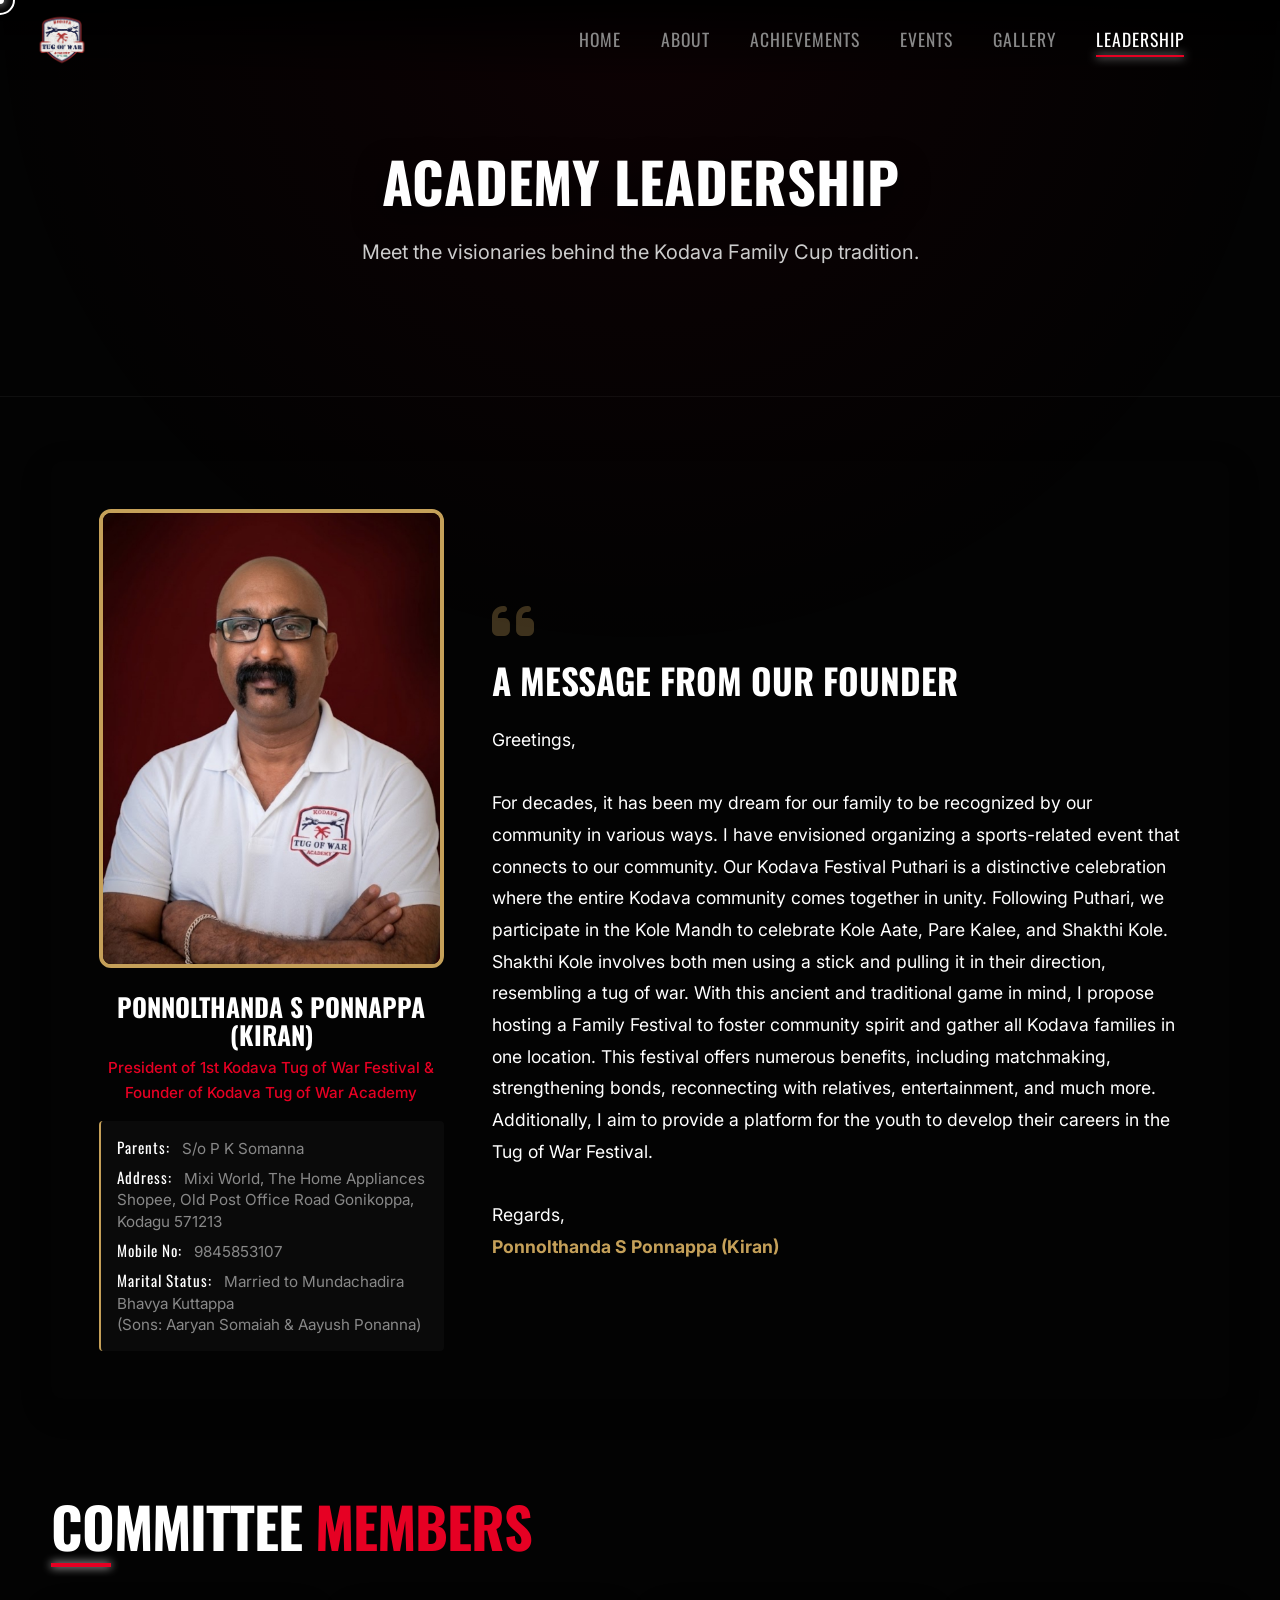
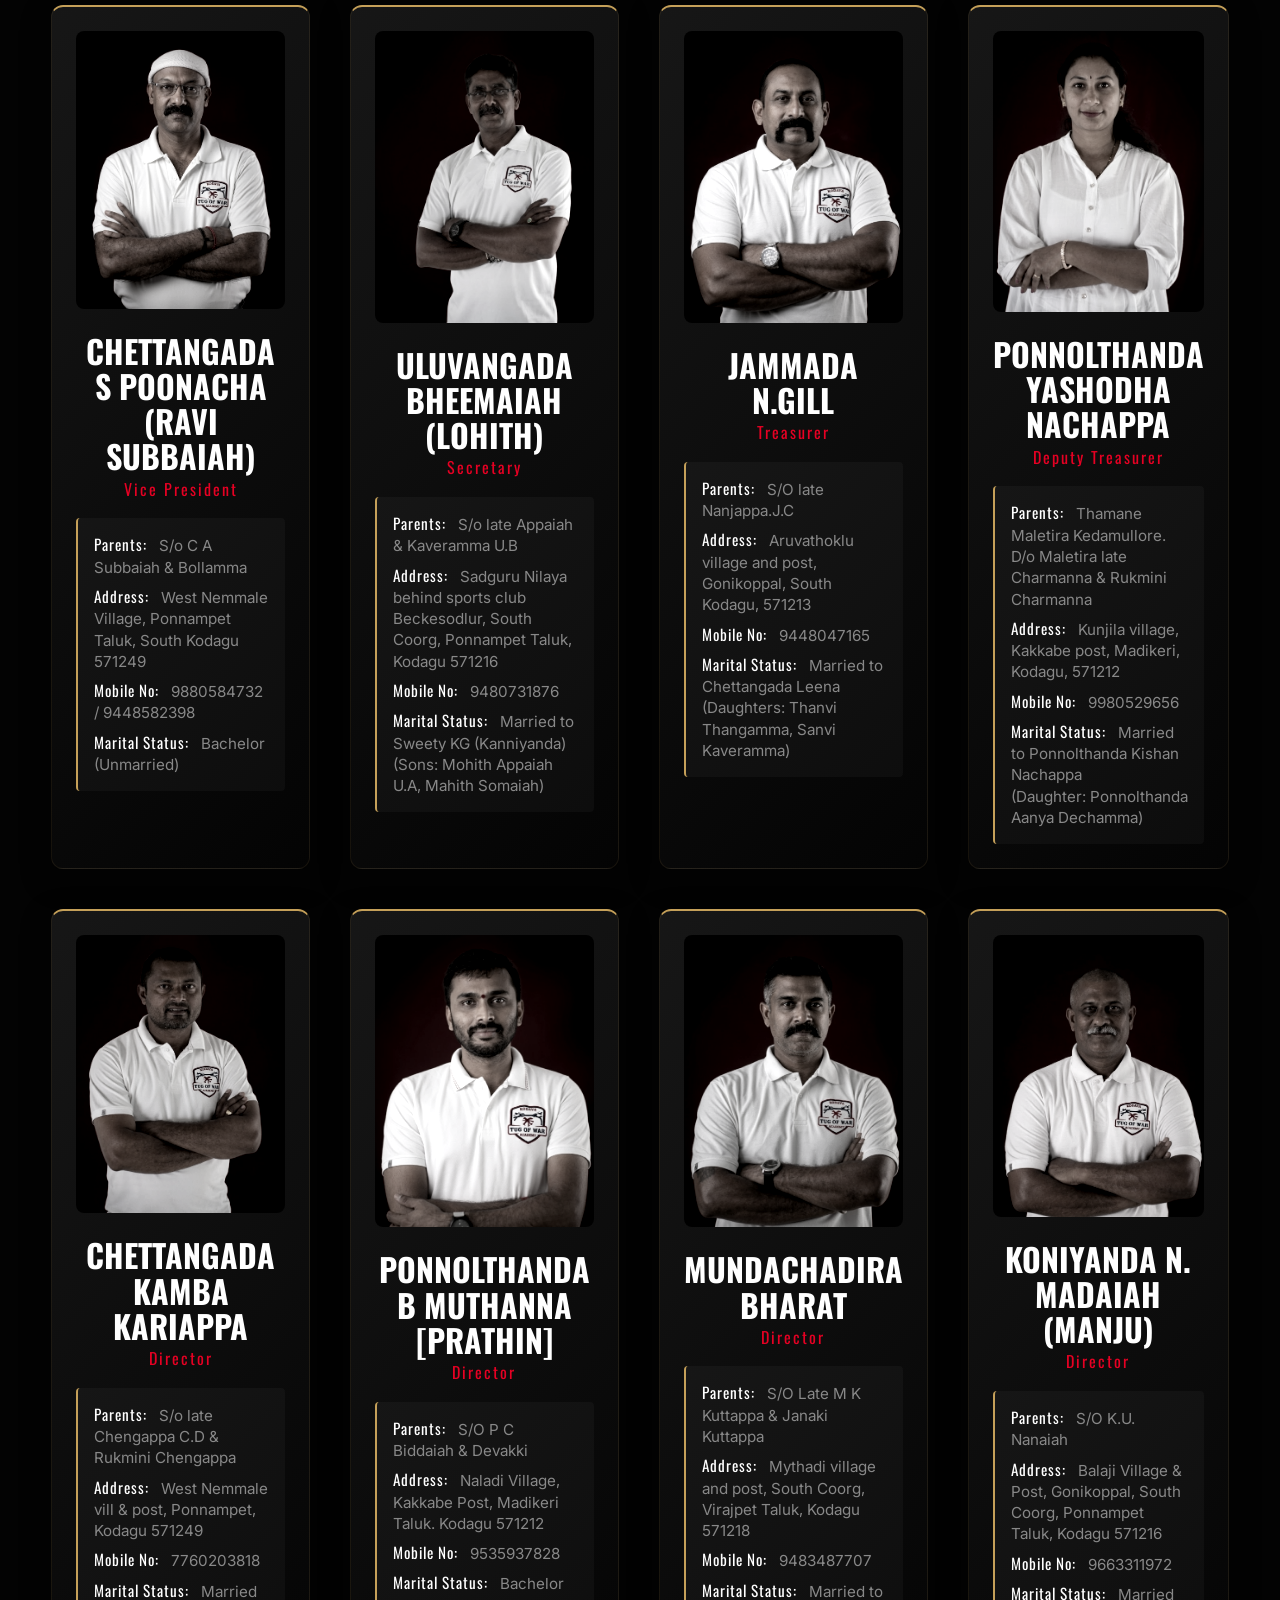
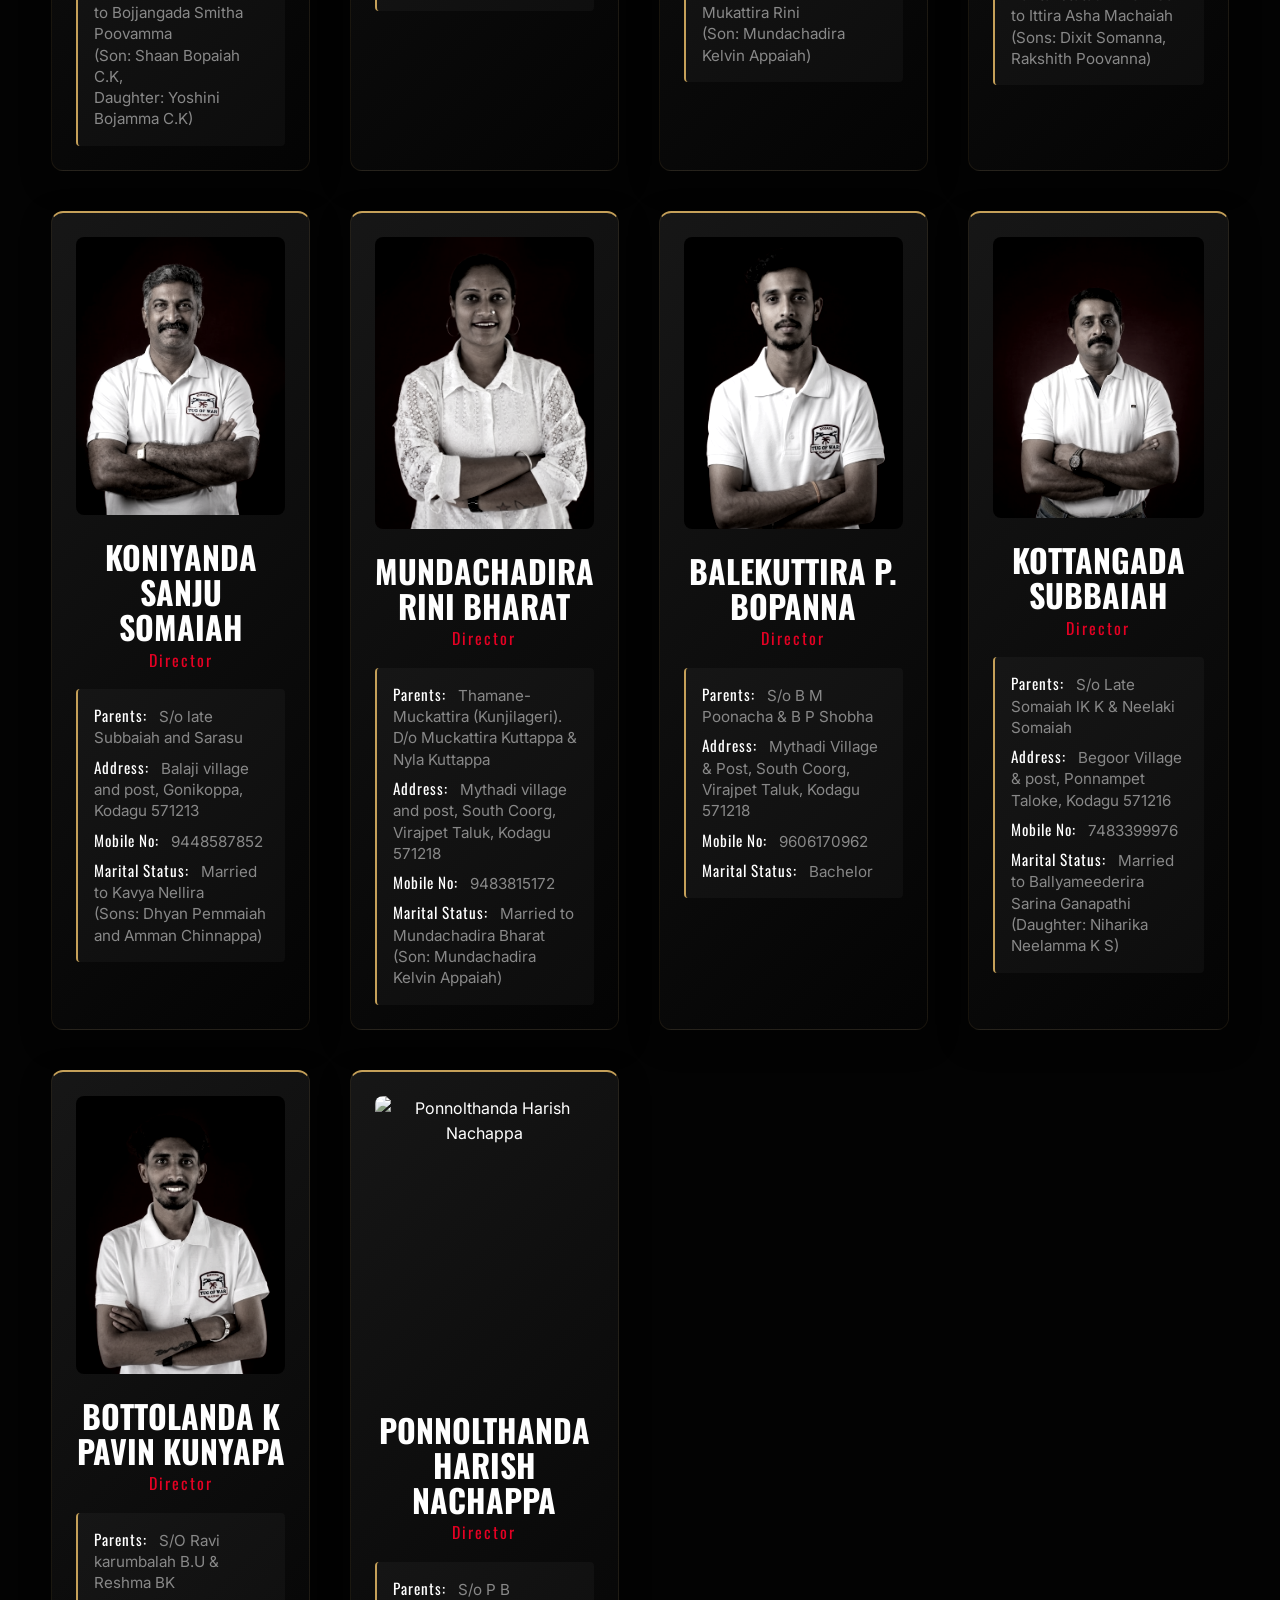
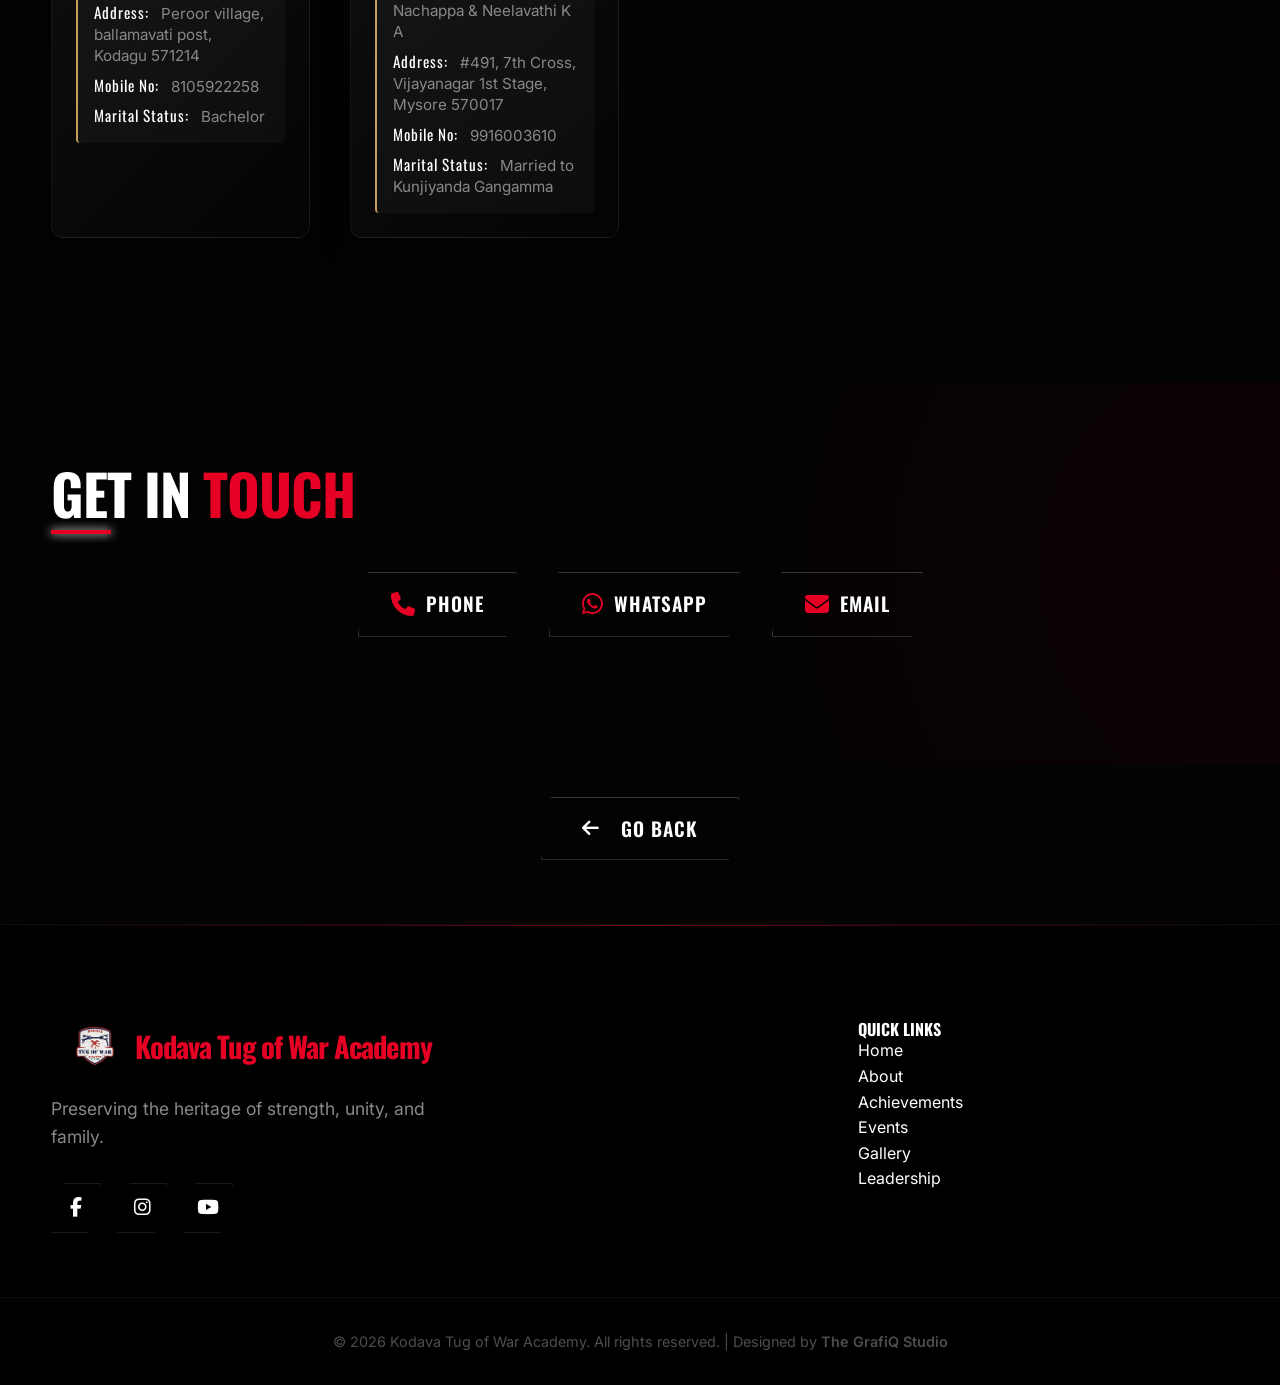
==== commit d889949d: "Update leadership.html" ====
--- a/leadership.html
+++ b/leadership.html
@@ -271,6 +271,17 @@
                         <p><strong>Marital Status:</strong> Bachelor</p>
                     </div>
                 </div>
+                <div class="leader-card">
+                    <img src="images/members/member-14-harish.jpg" alt="Ponnolthanda Harish Nachappa" class="leader-photo" loading="lazy">
+                    <h3 class="leader-name">Ponnolthanda Harish Nachappa</h3>
+                    <p class="leader-role">Director</p>
+                    <div class="leader-details">
+                        <p><strong>Parents:</strong> S/o P B Nachappa & Neelavathi K A</p>
+                        <p><strong>Address:</strong> #491, 7th Cross, Vijayanagar 1st Stage, Mysore 570017</p>
+                        <p><strong>Mobile No:</strong> 9916003610</p>
+                        <p><strong>Marital Status:</strong> Married to Kunjiyanda Gangamma</p>
+                    </div>
+                </div>
 
 
             </div>
@@ -284,11 +295,11 @@
             <div style="display: flex; justify-content: center; max-width: 600px; margin: 0 auto;">
                 <div class="contact-info" style="width: 100%;">
                     <div style="display: flex; flex-wrap: wrap; justify-content: center; gap: 2rem;">
-                        <a href="tel:+919845853107" class="btn btn-outline"
+                        <a href="tel:9845853107" class="btn btn-outline"
                             style="display: flex; align-items: center; gap: 10px; font-size: 1.2rem; padding: 1rem 2rem;">
                             <i class="fa-solid fa-phone" style="font-size: 1.5rem; color: var(--accent-red);"></i> Phone
                         </a>
-                        <a href="https://wa.me/919845853107" class="btn btn-outline"
+                        <a href="https://wa.me/9845853107" class="btn btn-outline"
                             style="display: flex; align-items: center; gap: 10px; font-size: 1.2rem; padding: 1rem 2rem;">
                             <i class="fa-brands fa-whatsapp" style="font-size: 1.5rem; color: var(--accent-red);"></i>
                             WhatsApp
